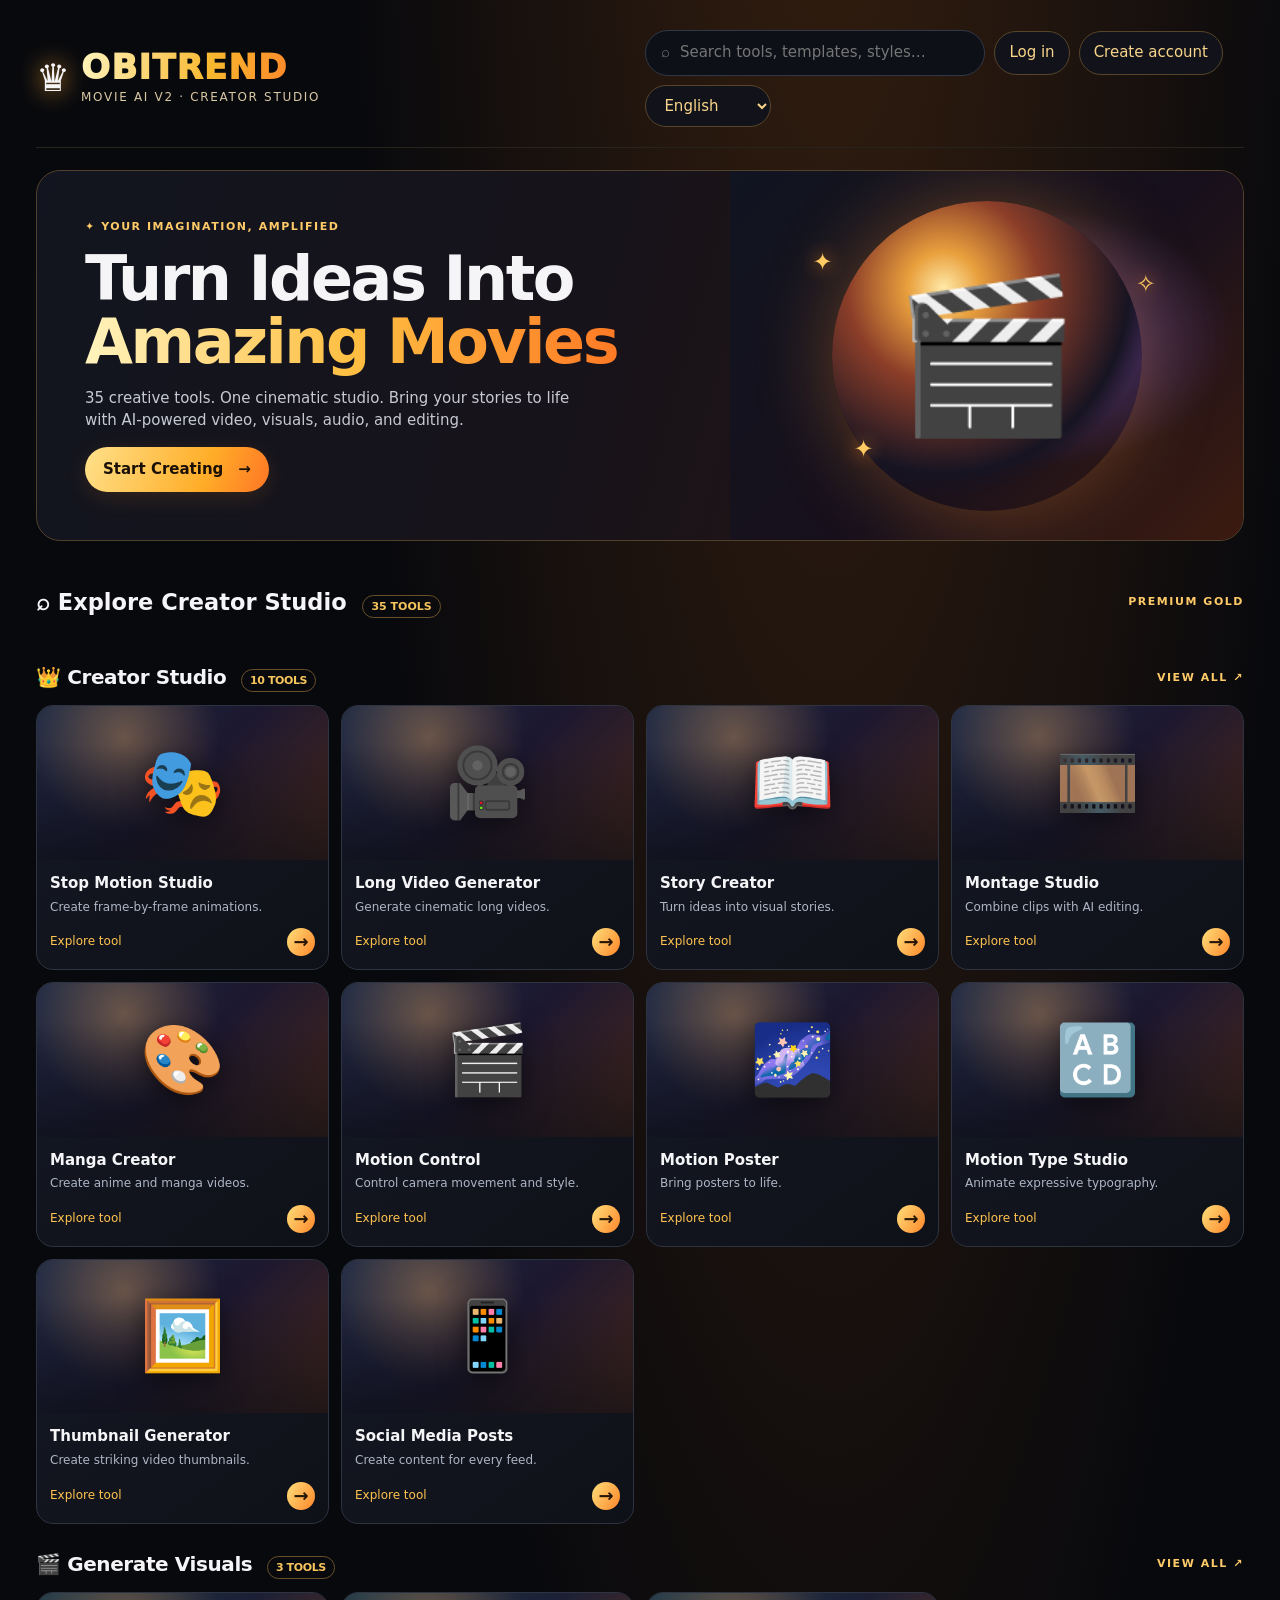
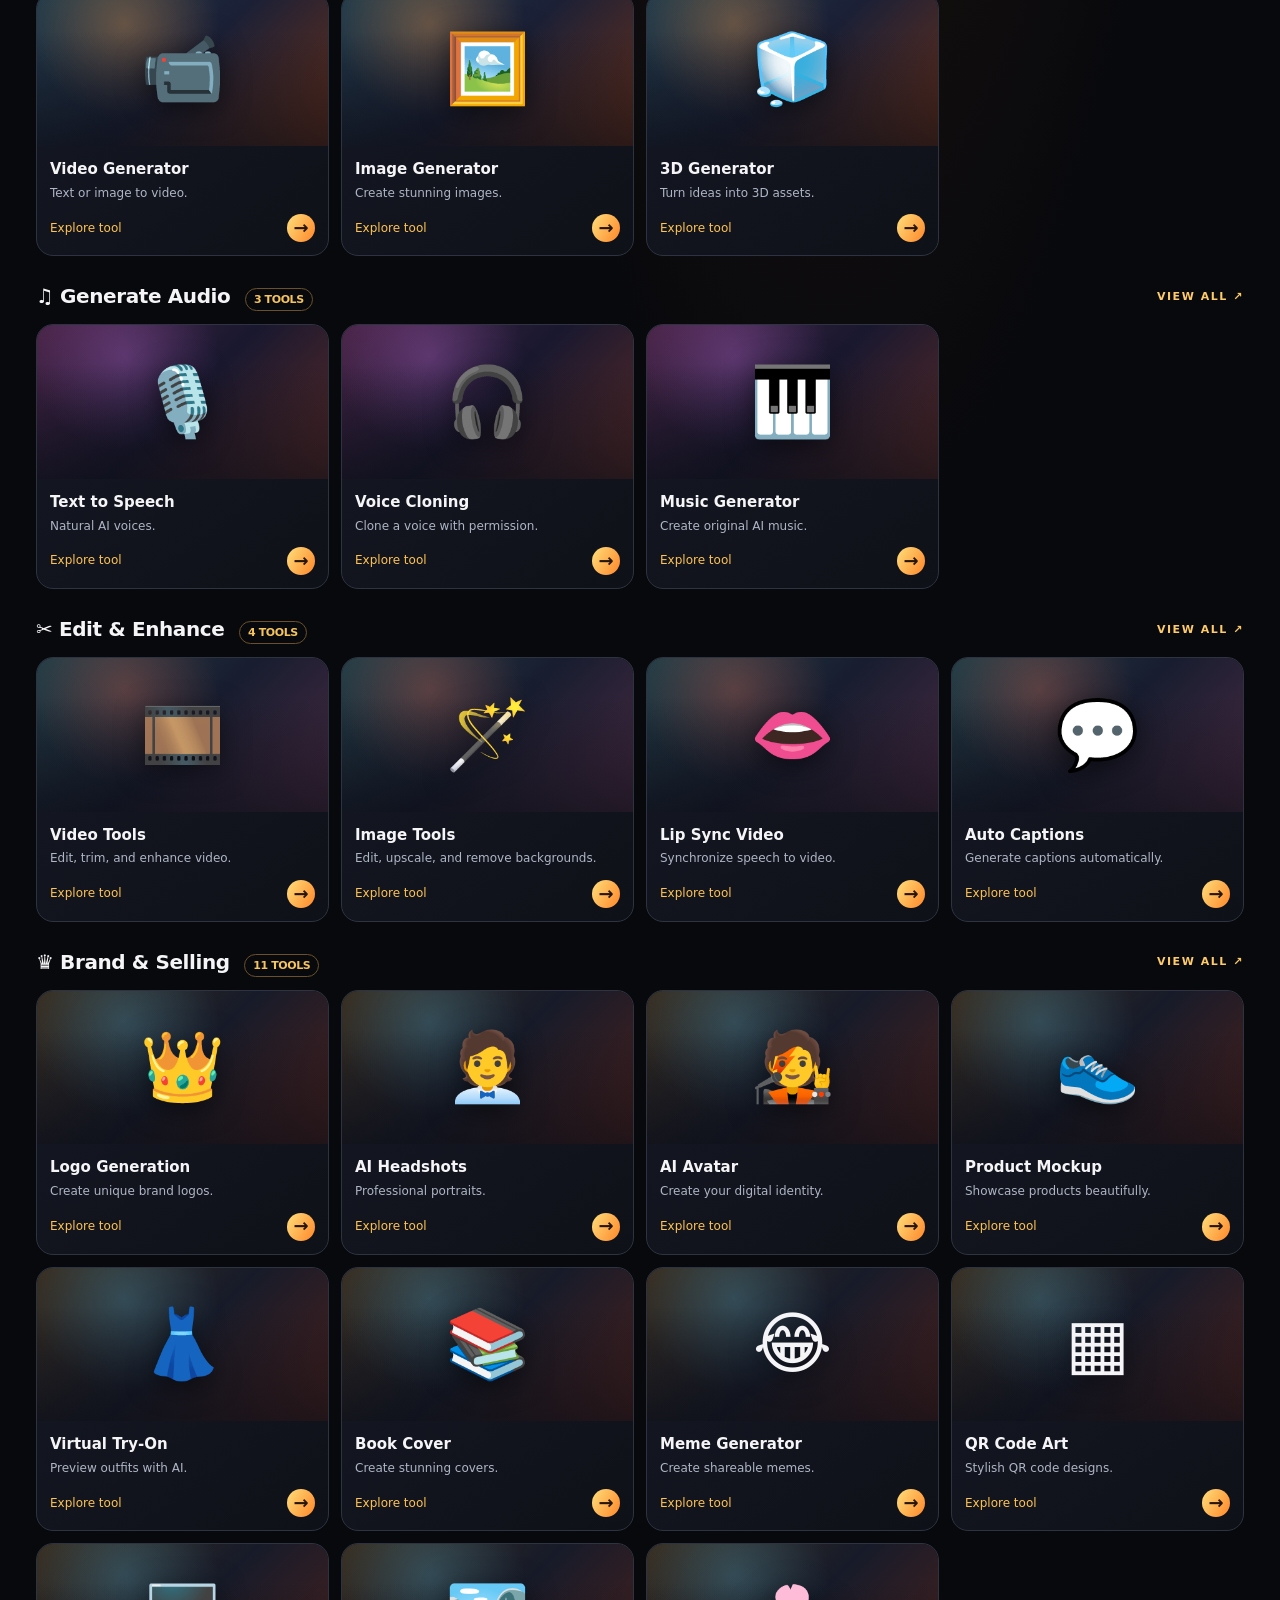
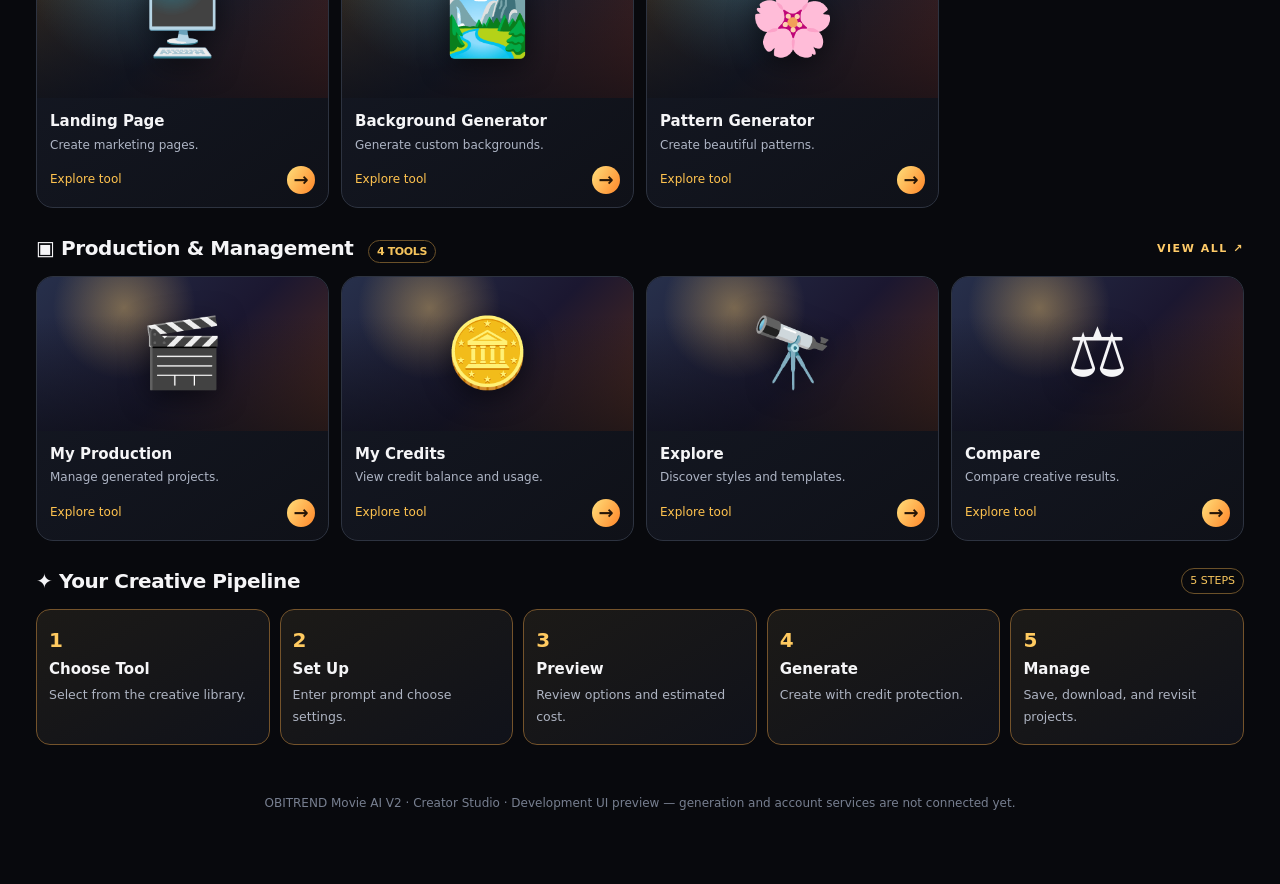
==== studio-v2.html @ 79d82e83 "Start standalone premium black and orange Creator Studio rebuild" ====
<!doctype html>
<html lang="en">
<head>
<meta charset="utf-8"><meta name="viewport" content="width=device-width,initial-scale=1,viewport-fit=cover">
<meta name="theme-color" content="#08090d"><title>OBITREND Movie AI V2 — Creator Studio</title>
<style>
:root{color-scheme:dark;--bg:#08090d;--panel:#10131b;--line:#282d39;--text:#f5f5f7;--muted:#a4abba;--gold:#f5bd48;--orange:#ff7a25}
*{box-sizing:border-box}body{margin:0;background:radial-gradient(ellipse at 65% -15%,#38200f 0,transparent 42%),var(--bg);color:var(--text);font:15px/1.45 Inter,ui-sans-serif,system-ui,sans-serif}button,input,select{font:inherit}button{cursor:pointer}a{color:inherit}.shell{max-width:1500px;margin:auto;padding:18px clamp(14px,3vw,36px) 48px}.top{display:flex;align-items:center;gap:16px;flex-wrap:wrap;padding:12px 0 20px;border-bottom:1px solid #29231d}.brand{display:flex;align-items:center;gap:11px;margin-right:auto}.crown{font-size:38px;filter:drop-shadow(0 0 12px #f7a52c)}.brand-name{font-weight:950;letter-spacing:.035em;font-size:clamp(22px,3vw,34px);line-height:1;background:linear-gradient(100deg,#fff4bd,#f8b72e 55%,#ff7629);color:transparent;background-clip:text}.sub{font-size:12px;color:#d9c8a4;letter-spacing:.14em;margin-top:5px}.topnav{display:flex;align-items:center;gap:9px;flex-wrap:wrap}.chip,.iconbtn{border:1px solid #56452a;border-radius:999px;background:#12131a;color:#f8d58a;padding:10px 14px}.primary{border:0;border-radius:999px;background:linear-gradient(110deg,#ffe18a,#ffad28 65%,#ff7625);color:#1a1005;font-weight:850;padding:12px 18px;box-shadow:0 6px 22px #ff8b2522}.hero{margin:22px 0 26px;display:grid;grid-template-columns:1.15fr .85fr;min-height:270px;border:1px solid #51402c;border-radius:24px;overflow:hidden;background:linear-gradient(105deg,#12151f 0%,#17131a 46%,#2a160f 100%);position:relative}.hero-copy{padding:clamp(22px,4vw,48px);align-self:center;position:relative;z-index:1}.eyebrow{color:#ffcb68;font-weight:800;letter-spacing:.14em;text-transform:uppercase;font-size:11px}.hero h1{font-size:clamp(32px,5vw,62px);line-height:1.02;letter-spacing:-.04em;margin:12px 0}.shine{background:linear-gradient(90deg,#fff3bd,#ffbf42,#ff7a25);background-clip:text;color:transparent}.hero p{max-width:510px;color:#c7c9d3}.hero-art{min-height:240px;display:grid;place-items:center;position:relative;overflow:hidden;background:radial-gradient(ellipse at 55% 48%,#e17b37aa,transparent 26%),radial-gradient(ellipse at 60% 45%,#563b86,transparent 45%),linear-gradient(135deg,#111521,#17101c 55%,#3c1b10)}.orb{width:min(52vw,310px);aspect-ratio:1;border-radius:50%;background:radial-gradient(circle at 36% 28%,#ffe9a8,#e9a03d 12%,#8c3e29 32%,#171422 62%,transparent 70%);box-shadow:0 0 80px #ff962e55;display:grid;place-items:center;font-size:clamp(80px,12vw,150px)}.spark{position:absolute;color:#ffca61;text-shadow:0 0 18px #ff8b25;font-size:24px}.section{margin:26px 0}.section-head{display:flex;align-items:center;justify-content:space-between;gap:12px;margin-bottom:13px}.section h2{font-size:20px;margin:0;letter-spacing:-.02em}.count{font-size:11px;border:1px solid #6b5129;border-radius:999px;padding:4px 8px;color:#f7c55d;margin-left:8px}.tools{display:grid;grid-template-columns:repeat(4,minmax(0,1fr));gap:12px}.tool{min-width:0;text-align:left;color:inherit;border:1px solid #2d3340;background:linear-gradient(145deg,#151925,#0f1118);border-radius:17px;overflow:hidden;padding:0;transition:transform .18s,border-color .18s}.tool:hover{transform:translateY(-3px);border-color:#b77b32}.art{height:clamp(100px,12vw,160px);display:grid;place-items:center;font-size:clamp(40px,6vw,68px);position:relative;overflow:hidden;background:radial-gradient(circle at 30% 20%,#ffcf6d66,transparent 30%),linear-gradient(135deg,#27304b,#1b1730 55%,#572c1b)}.art:after{content:"";position:absolute;inset:0;background:linear-gradient(0deg,#0c0e16aa,transparent 75%)}.art span{position:relative;z-index:1;filter:drop-shadow(0 6px 14px #0008)}.toolbody{padding:13px}.tooltitle{font-weight:850}.desc{font-size:12px;color:#aeb5c5;margin-top:4px}.toolfoot{display:flex;align-items:center;justify-content:space-between;margin-top:12px;color:#ffc34f;font-size:12px}.arrow{display:grid;place-items:center;width:28px;height:28px;border-radius:50%;background:linear-gradient(120deg,#ffdf7b,#ff8629);color:#251507;font-size:18px;font-weight:900}.workflow{display:grid;grid-template-columns:repeat(5,minmax(0,1fr));gap:10px}.step{position:relative;border:1px solid #74532b;background:linear-gradient(150deg,#1c1a17,#10121a);border-radius:14px;padding:16px 12px}.step b{display:block;color:#ffca60;font-size:20px}.step strong{display:block;margin:4px 0}.step small{color:#aeb4c2}.search{width:min(100%,340px);background:#0d1017;border:1px solid #303747;border-radius:999px;padding:11px 15px;color:#fff}.footer{color:#777f90;font-size:12px;text-align:center;padding:24px 0}.screen{position:fixed;inset:0;z-index:20;background:radial-gradient(ellipse at 50% 0,#40240e,#090a0f 60%);display:none;place-items:center;padding:20px;overflow:auto}.screen.active{display:grid}.auth{width:min(100%,460px);border:1px solid #5d482c;border-radius:24px;background:#11131a;padding:clamp(22px,5vw,38px);box-shadow:0 25px 100px #0009}.authbrand{text-align:center;margin-bottom:24px}.authbrand .crown{font-size:48px}.auth h2{text-align:center;margin:8px 0}.auth p{text-align:center;color:#aeb4c2;font-size:13px}.field{display:block;margin:14px 0}.field label{display:block;color:#d4d7df;font-size:12px;font-weight:750;margin-bottom:7px}.field input,.field select{width:100%;min-width:0;border:1px solid #343948;background:#090b11;border-radius:11px;padding:13px;color:white}.password{display:flex;gap:7px}.password input{flex:1}.ghost{background:#191b23;border:1px solid #383c48;color:#f0c16a;border-radius:10px;padding:0 12px}.full{width:100%}.linkbtn{background:none;border:0;color:#f5c25b;padding:10px 0}.authrow{display:flex;justify-content:space-between;align-items:center;gap:8px;flex-wrap:wrap}.notice{font-size:12px;color:#8f96a7;margin-top:15px;text-align:center}.intro{position:fixed;inset:0;z-index:30;display:grid;place-items:center;text-align:center;background:radial-gradient(circle at 50% 42%,#4d260c,#090a0e 52%);animation:fadeout .8s 2.8s forwards}.intro-inner{animation:rise 2.8s ease both}.intro .crown{font-size:76px;animation:glow 1.5s infinite alternate}.intro h1{font-size:clamp(34px,8vw,68px);margin:8px 0;background:linear-gradient(90deg,#fff2b3,#f9b52e,#ff7227);background-clip:text;color:transparent}.intro p{color:#c9b58f;letter-spacing:.2em;font-size:12px}.skip{position:absolute;right:20px;top:20px;border:1px solid #55432a;border-radius:99px;padding:9px 14px;color:#f4ce7c;background:#11131a}@keyframes rise{0%{opacity:0;transform:translateY(22px) scale(.94);filter:blur(8px)}45%{opacity:1;transform:none;filter:none}100%{opacity:1}}@keyframes glow{to{filter:drop-shadow(0 0 26px #ff9d2c);transform:scale(1.06)}}@keyframes fadeout{to{opacity:0;visibility:hidden;pointer-events:none}}@media(max-width:950px){.tools{grid-template-columns:repeat(3,minmax(0,1fr))}.hero{grid-template-columns:1fr .7fr}}@media(max-width:650px){.shell{padding:12px 12px 30px}.top{gap:10px}.topnav{width:100%;justify-content:space-between}.topnav .search{order:5;width:100%}.hero{grid-template-columns:1fr}.hero-copy{padding:25px 20px 18px}.hero-art{min-height:155px}.orb{width:140px}.tools{grid-template-columns:repeat(2,minmax(0,1fr));gap:9px}.art{height:110px}.toolbody{padding:10px}.tooltitle{font-size:13px}.desc{font-size:11px}.workflow{grid-template-columns:1fr}.step{display:grid;grid-template-columns:36px 1fr;column-gap:10px}.step b{grid-row:span 2}.step small{grid-column:2}.brand-name{font-size:23px}}@media(prefers-reduced-motion:reduce){*,*:before,*:after{animation-duration:.01ms!important;animation-iteration-count:1!important;transition-duration:.01ms!important}}
</style></head>
<body>
<div class="intro" id="intro"><button class="skip" onclick="skipIntro()">Skip intro ↗</button><div class="intro-inner"><div class="crown">♛</div><h1>OBITREND</h1><p>MOVIE AI V2 · CREATOR STUDIO</p><div style="color:#d5c29b;font-size:13px">Turn your imagination into cinema.</div></div></div>
<div class="shell">
<header class="top"><div class="brand"><div class="crown">♛</div><div><div class="brand-name">OBITREND</div><div class="sub">MOVIE AI V2 · CREATOR STUDIO</div></div></div><nav class="topnav"><input class="search" id="search" placeholder="⌕  Search tools, templates, styles…" aria-label="Search tools"><button class="chip" onclick="openAuth('login')">Log in</button><button class="chip" onclick="openAuth('signup')">Create account</button><select class="chip" id="language" aria-label="Language"><option>English</option><option>Français</option><option>Español</option><option>Português</option><option>العربية</option><option>हिन्दी</option><option>中文</option><option>日本語</option><option>한국어</option><option>Yorùbá</option><option>Igbo</option><option>Hausa</option></select></nav></header>
<section class="hero"><div class="hero-copy"><div class="eyebrow">✦ Your imagination, amplified</div><h1>Turn Ideas Into<br><span class="shine">Amazing Movies</span></h1><p>35 creative tools. One cinematic studio. Bring your stories to life with AI-powered video, visuals, audio, and editing.</p><button class="primary" onclick="openAuth('signup')">Start Creating　→</button></div><div class="hero-art" aria-label="Cinematic artwork"><span class="spark" style="left:16%;top:20%">✦</span><span class="spark" style="right:17%;top:26%">✧</span><span class="spark" style="left:24%;bottom:20%">✦</span><div class="orb">🎬</div></div></section>
<div class="section-head"><h2>⌕ Explore Creator Studio <span class="count">35 TOOLS</span></h2><span class="eyebrow">PREMIUM GOLD</span></div>
<div id="catalog"></div>
<section class="section"><div class="section-head"><h2>✦ Your Creative Pipeline</h2><span class="count">5 STEPS</span></div><div class="workflow"><div class="step"><b>1</b><strong>Choose Tool</strong><small>Select from the creative library.</small></div><div class="step"><b>2</b><strong>Set Up</strong><small>Enter prompt and choose settings.</small></div><div class="step"><b>3</b><strong>Preview</strong><small>Review options and estimated cost.</small></div><div class="step"><b>4</b><strong>Generate</strong><small>Create with credit protection.</small></div><div class="step"><b>5</b><strong>Manage</strong><small>Save, download, and revisit projects.</small></div></div></section>
<div class="footer">OBITREND Movie AI V2 · Creator Studio · Development UI preview — generation and account services are not connected yet.</div>
</div>
<div class="screen" id="authScreen" role="dialog" aria-modal="true" aria-labelledby="authTitle"><section class="auth"><div class="authbrand"><div class="crown">♛</div><div class="brand-name">OBITREND</div><div class="sub">MOVIE AI V2</div></div><h2 id="authTitle">Create your account</h2><p id="authSub">Join the next generation of movie creators.</p><form id="authForm"><div id="nameField" class="field"><label for="fullName">Full name</label><input id="fullName" autocomplete="name" placeholder="Your name"></div><div class="field"><label for="email">Email address</label><input id="email" type="email" autocomplete="email" required placeholder="you@example.com"></div><div id="passwordField" class="field"><label for="password">Password</label><div class="password"><input id="password" type="password" autocomplete="new-password" minlength="8" required placeholder="At least 8 characters"><button type="button" class="ghost" onclick="togglePassword('password',this)">Show</button></div></div><div id="confirmField" class="field"><label for="confirmPassword">Confirm password</label><div class="password"><input id="confirmPassword" type="password" autocomplete="new-password" placeholder="Re-enter password"><button type="button" class="ghost" onclick="togglePassword('confirmPassword',this)">Show</button></div></div><button class="primary full" id="submitAuth" type="submit">Create account</button></form><div class="authrow"><button class="linkbtn" id="switchAuth" onclick="openAuth('login')">Already registered? Log in</button><button class="linkbtn" id="forgot" onclick="openAuth('forgot')">Forgot password?</button></div><div class="notice" id="authNotice">This is a development UI. Account actions are not connected to an authentication service.</div><button class="linkbtn full" onclick="closeAuth()">← Back to studio</button></section></div>
<script>
const groups=[
{title:"Creator Studio",icon:"👑",tools:[["Stop Motion Studio","Create frame-by-frame animations.","🎭"],["Long Video Generator","Generate cinematic long videos.","🎥"],["Story Creator","Turn ideas into visual stories.","📖"],["Montage Studio","Combine clips with AI editing.","🎞️"],["Manga Creator","Create anime and manga videos.","🎨"],["Motion Control","Control camera movement and style.","🎬"],["Motion Poster","Bring posters to life.","🌌"],["Motion Type Studio","Animate expressive typography.","🔠"],["Thumbnail Generator","Create striking video thumbnails.","🖼️"],["Social Media Posts","Create content for every feed.","📱"]]},
{title:"Generate Visuals",icon:"🎬",tools:[["Video Generator","Text or image to video.","📹"],["Image Generator","Create stunning images.","🖼️"],["3D Generator","Turn ideas into 3D assets.","🧊"]]},
{title:"Generate Audio",icon:"♫",tools:[["Text to Speech","Natural AI voices.","🎙️"],["Voice Cloning","Clone a voice with permission.","🎧"],["Music Generator","Create original AI music.","🎹"]]},
{title:"Edit & Enhance",icon:"✂️",tools:[["Video Tools","Edit, trim, and enhance video.","🎞️"],["Image Tools","Edit, upscale, and remove backgrounds.","🪄"],["Lip Sync Video","Synchronize speech to video.","👄"],["Auto Captions","Generate captions automatically.","💬"]]},
{title:"Brand & Selling",icon:"♛",tools:[["Logo Generation","Create unique brand logos.","👑"],["AI Headshots","Professional portraits.","🧑‍💼"],["AI Avatar","Create your digital identity.","🧑‍🎤"],["Product Mockup","Showcase products beautifully.","👟"],["Virtual Try-On","Preview outfits with AI.","👗"],["Book Cover","Create stunning covers.","📚"],["Meme Generator","Create shareable memes.","😂"],["QR Code Art","Stylish QR code designs.","▦"],["Landing Page","Create marketing pages.","🖥️"],["Background Generator","Generate custom backgrounds.","🏞️"],["Pattern Generator","Create beautiful patterns.","🌸"]]},
{title:"Production & Management",icon:"▣",tools:[["My Production","Manage generated projects.","🎬"],["My Credits","View credit balance and usage.","🪙"],["Explore","Discover styles and templates.","🔭"],["Compare","Compare creative results.","⚖️"]]}];
const catalog=document.getElementById('catalog');
groups.forEach((g,gi)=>{const section=document.createElement('section');section.className='section';section.innerHTML='<div class="section-head"><h2>'+g.icon+' '+g.title+' <span class="count">'+g.tools.length+' TOOLS</span></h2><span class="eyebrow">VIEW ALL ↗</span></div><div class="tools"></div>';const grid=section.querySelector('.tools');g.tools.forEach(([name,desc,emoji],i)=>{const b=document.createElement('button');b.className='tool';b.dataset.search=(name+' '+desc+' '+g.title).toLowerCase();b.innerHTML='<div class="art" style="background:radial-gradient(circle at 30% 20%,'+(['#ffbb6655','#f4a05055','#d77cff44','#ff755944','#58b9dc44'][gi])+',transparent 40%),linear-gradient(135deg,'+(['#202b45,#1c1830,#4b271a','#213b4a,#1b2036,#6b3019','#492447,#19182f,#5c2b27','#223d46,#181d2f,#4c2b44','#382d20,#171b29,#4c211d'][gi])+')"><span>'+emoji+'</span></div><div class="toolbody"><div class="tooltitle">'+name+'</div><div class="desc">'+desc+'</div><div class="toolfoot"><span>Explore tool</span><span class="arrow">→</span></div></div>';b.addEventListener('click',()=>openAuth('signup'));grid.appendChild(b)});catalog.appendChild(section)});
document.getElementById('search').addEventListener('input',e=>{const q=e.target.value.trim().toLowerCase();document.querySelectorAll('.tool').forEach(t=>t.hidden=!t.dataset.search.includes(q));document.querySelectorAll('#catalog .section').forEach(s=>s.hidden=!Array.from(s.querySelectorAll('.tool')).some(t=>!t.hidden))});
function skipIntro(){document.getElementById('intro').style.display='none';try{sessionStorage.setItem('obitrendIntroSeen','1')}catch{}}
try{if(sessionStorage.getItem('obitrendIntroSeen'))skipIntro()}catch{}
function openAuth(mode){const screen=document.getElementById('authScreen');screen.classList.add('active');const signup=mode==='signup',forgot=mode==='forgot';document.getElementById('authTitle').textContent=signup?'Create your account':forgot?'Reset your password':'Welcome back';document.getElementById('authSub').textContent=signup?'Join the next generation of movie creators.':forgot?'We will guide you through secure password recovery.':'Sign in to continue to your Creator Studio.';document.getElementById('nameField').hidden=!signup;document.getElementById('passwordField').hidden=forgot;document.getElementById('confirmField').hidden=!signup;document.getElementById('password').required=!forgot;document.getElementById('confirmPassword').required=signup;document.getElementById('submitAuth').textContent=signup?'Create account':forgot?'Send recovery instructions':'Log in';document.getElementById('switchAuth').hidden=forgot;document.getElementById('switchAuth').textContent=signup?'Already registered? Log in':'New here? Create an account';document.getElementById('switchAuth').onclick=()=>openAuth(signup?'login':'signup');document.getElementById('forgot').hidden=signup||forgot;document.getElementById('authNotice').textContent='Development prototype only: authentication and recovery are not connected yet.';document.getElementById('email').focus()}
function closeAuth(){document.getElementById('authScreen').classList.remove('active')}
function togglePassword(id,button){const el=document.getElementById(id);el.type=el.type==='password'?'text':'password';button.textContent=el.type==='password'?'Show':'Hide'}
document.getElementById('authForm').addEventListener('submit',e=>{e.preventDefault();const mode=document.getElementById('authTitle').textContent;if(mode==='Create your account'&&document.getElementById('password').value!==document.getElementById('confirmPassword').value){document.getElementById('authNotice').textContent='Passwords do not match. Please check both fields.';return}document.getElementById('authNotice').textContent='UI preview only. No account, password, or recovery email has been submitted. Connect the development authentication service before enabling this action.'});
document.getElementById('language').addEventListener('change',e=>{document.documentElement.lang=e.target.value==='Français'?'fr':e.target.value==='Español'?'es':e.target.value==='العربية'?'ar':'en';});
</script></body></html>
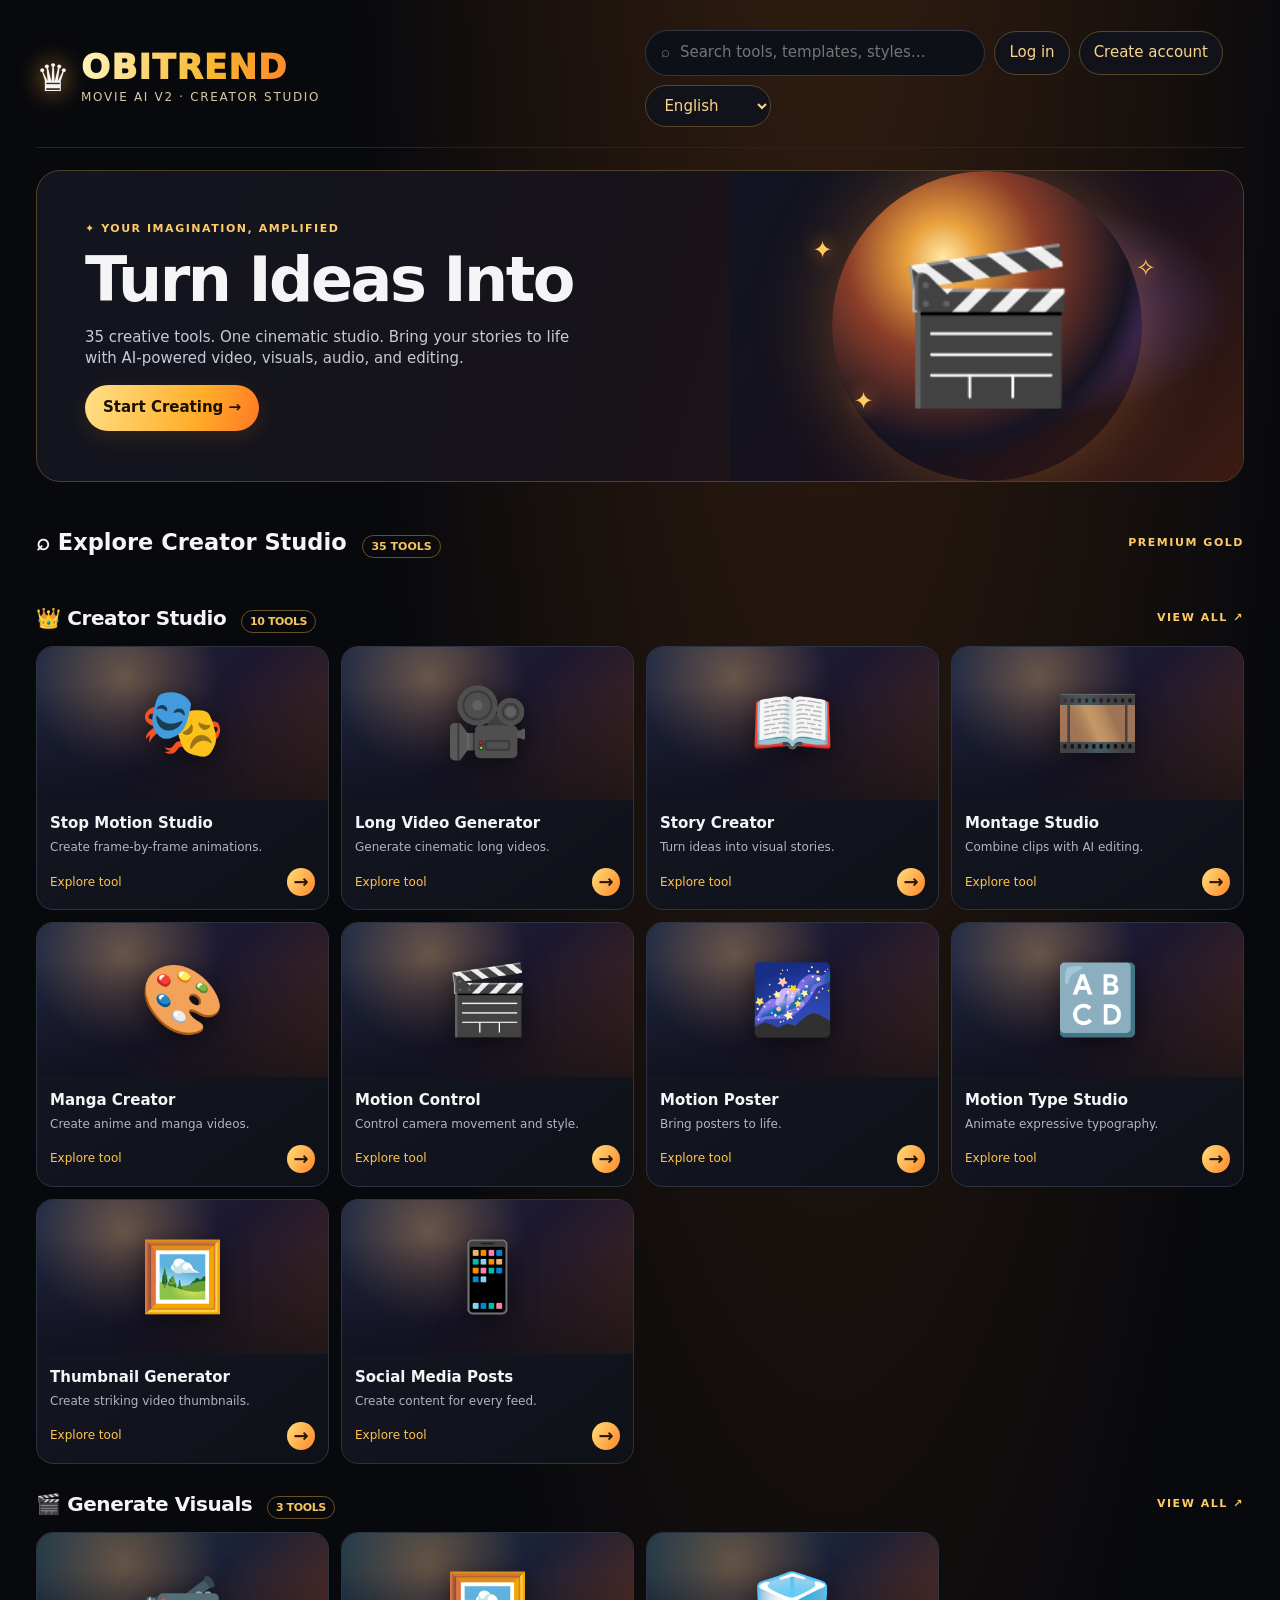
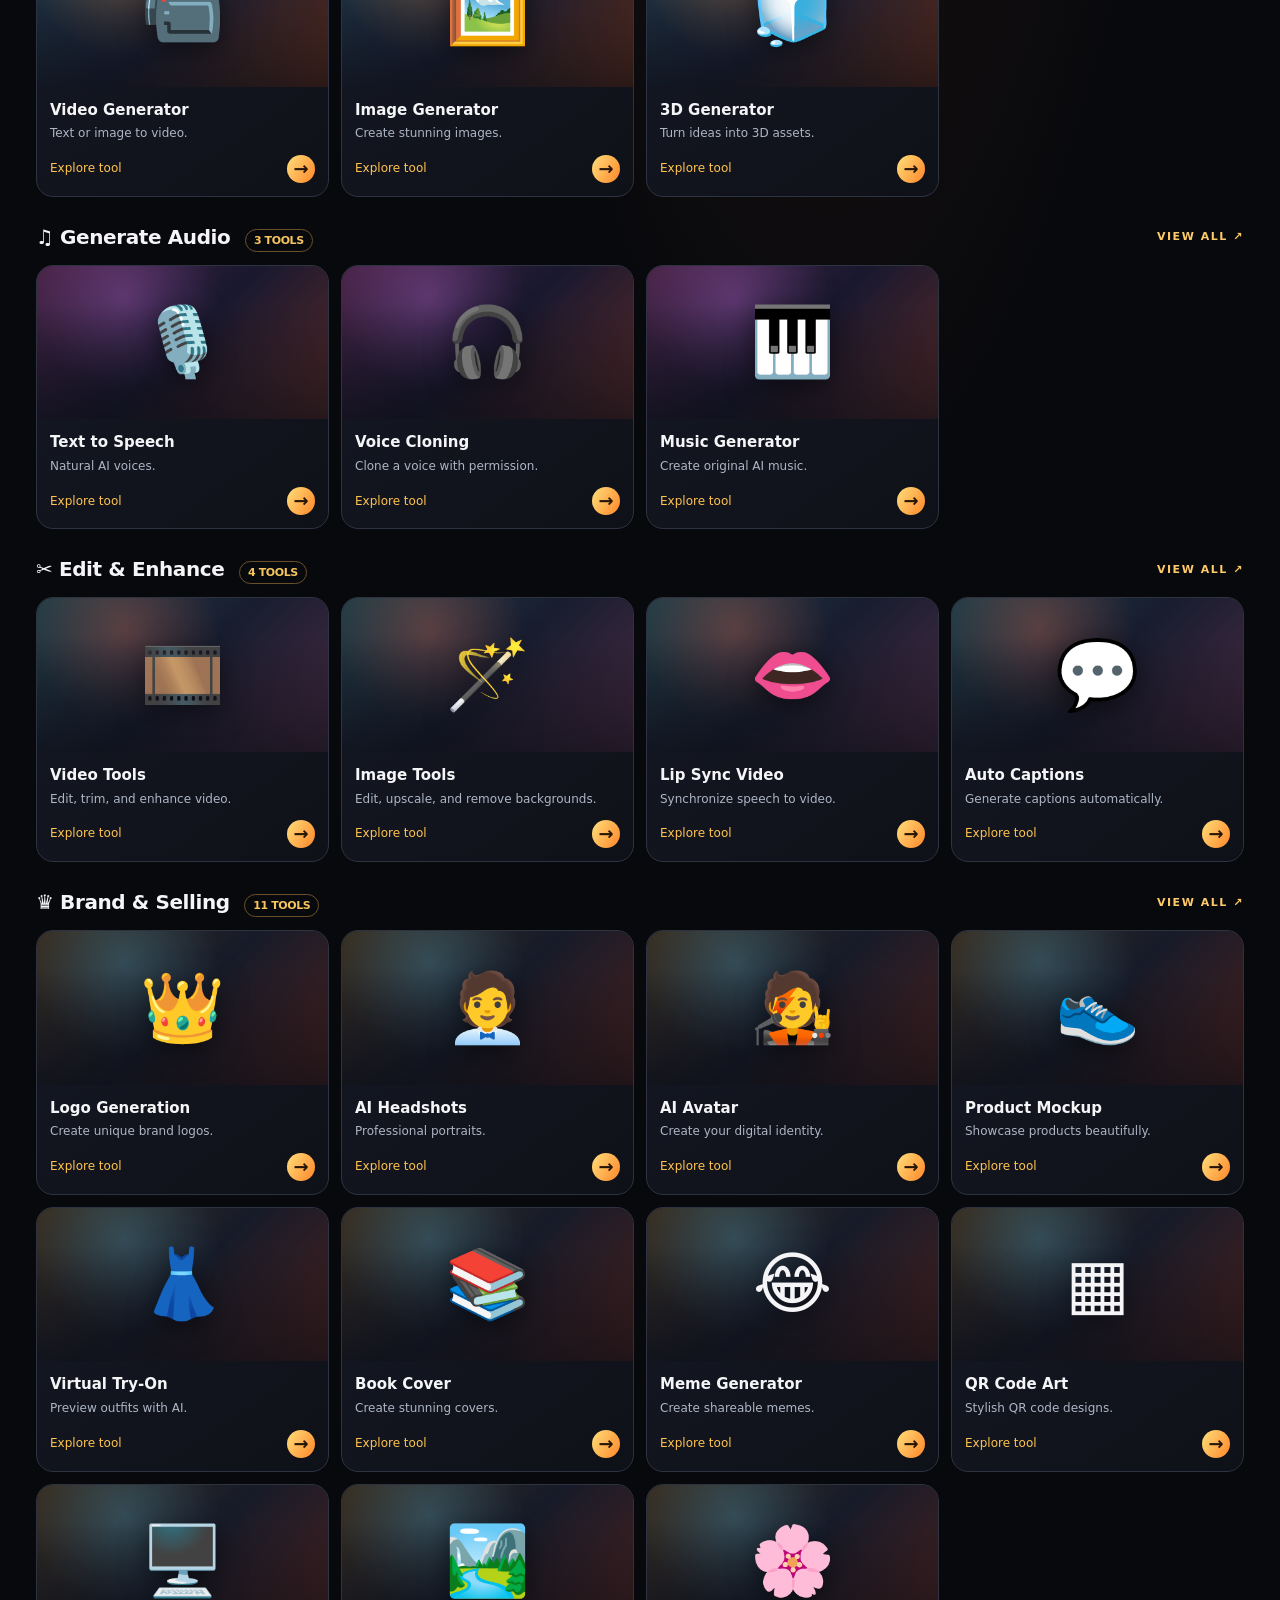
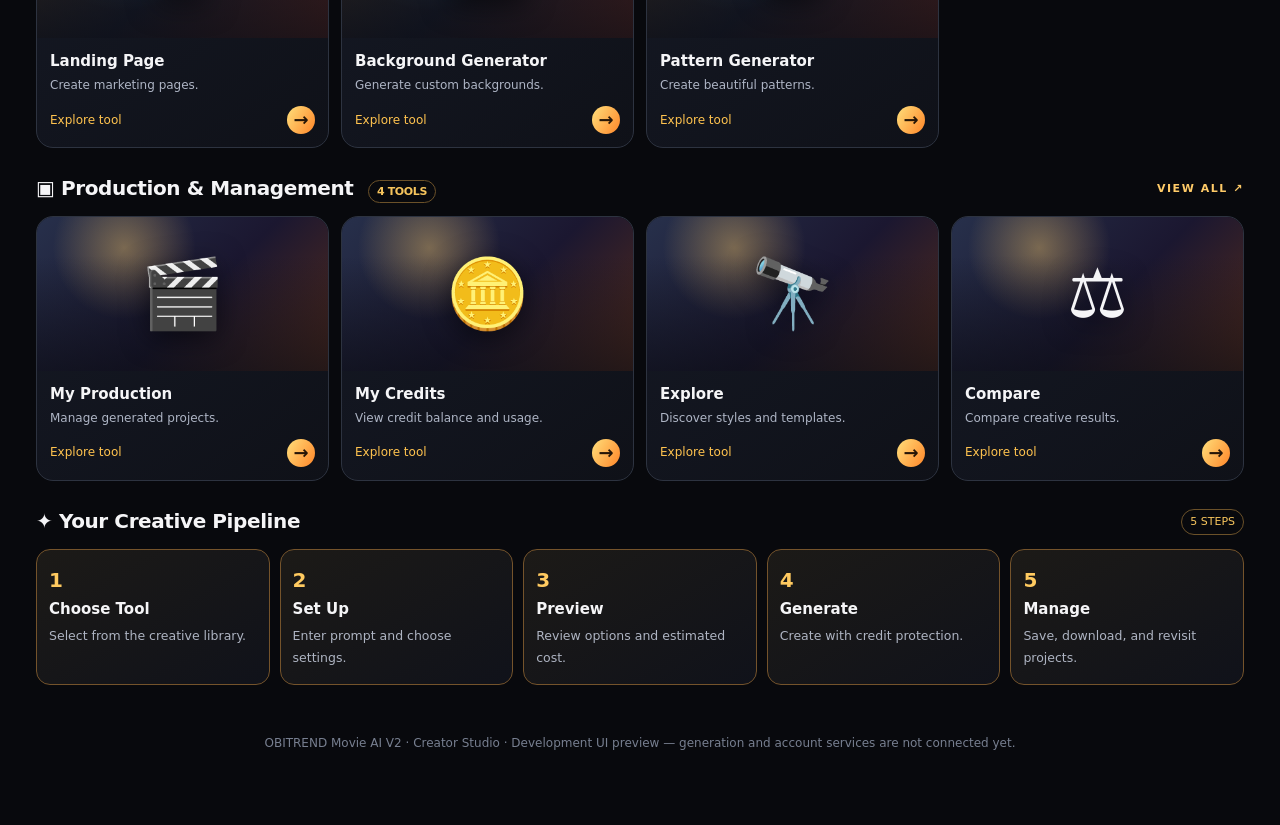
==== commit ad62c6a9: "Add multilingual Creator Studio interface foundation" ====
--- a/studio-v2.html
+++ b/studio-v2.html
@@ -17,6 +17,8 @@
 <section class="section"><div class="section-head"><h2>✦ Your Creative Pipeline</h2><span class="count">5 STEPS</span></div><div class="workflow"><div class="step"><b>1</b><strong>Choose Tool</strong><small>Select from the creative library.</small></div><div class="step"><b>2</b><strong>Set Up</strong><small>Enter prompt and choose settings.</small></div><div class="step"><b>3</b><strong>Preview</strong><small>Review options and estimated cost.</small></div><div class="step"><b>4</b><strong>Generate</strong><small>Create with credit protection.</small></div><div class="step"><b>5</b><strong>Manage</strong><small>Save, download, and revisit projects.</small></div></div></section>
 <div class="footer">OBITREND Movie AI V2 · Creator Studio · Development UI preview — generation and account services are not connected yet.</div>
 </div>
+
+<div class="screen" id="toolScreen" role="dialog" aria-modal="true" aria-labelledby="toolTitle"><section class="auth" style="width:min(100%,760px)"><div class="authrow"><span class="eyebrow">CREATOR WORKSPACE</span><button class="ghost" onclick="closeTool()">Close ✕</button></div><h2 id="toolTitle">AI Tool</h2><p id="toolDescription">Configure your creative project.</p><div class="field"><label for="toolPrompt">Describe what you want to create</label><textarea id="toolPrompt" rows="4" style="width:100%;background:#090b11;border:1px solid #343948;border-radius:11px;padding:13px;color:white" placeholder="Describe your scene, style, mood, and details…"></textarea></div><div class="row"><label class="field" style="flex:1"><span style="display:block;font-size:12px;margin-bottom:7px">Aspect ratio</span><select id="toolRatio" style="width:100%"><option>16:9 Landscape</option><option>9:16 Portrait</option><option>1:1 Square</option><option>4:5 Social</option></select></label><label class="field" style="flex:1"><span style="display:block;font-size:12px;margin-bottom:7px">Quality</span><select id="toolQuality" style="width:100%"><option>Standard</option><option>High</option><option>Ultra</option></select></label></div><div class="field"><label for="toolDuration">Requested duration (video tools)</label><select id="toolDuration" style="width:100%"><option value="5">5 seconds</option><option value="10">10 seconds</option><option value="15">15 seconds</option><option value="30">30 seconds</option></select></div><div class="notice" style="text-align:left">Development workspace preview. Generation is disabled until the isolated backend and an AI provider are configured. No credits will be charged.</div><button class="primary full" disabled title="Connect development backend before enabling generation">✦ Generate (backend not connected)</button></section></div>
 <div class="screen" id="authScreen" role="dialog" aria-modal="true" aria-labelledby="authTitle"><section class="auth"><div class="authbrand"><div class="crown">♛</div><div class="brand-name">OBITREND</div><div class="sub">MOVIE AI V2</div></div><h2 id="authTitle">Create your account</h2><p id="authSub">Join the next generation of movie creators.</p><form id="authForm"><div id="nameField" class="field"><label for="fullName">Full name</label><input id="fullName" autocomplete="name" placeholder="Your name"></div><div class="field"><label for="email">Email address</label><input id="email" type="email" autocomplete="email" required placeholder="you@example.com"></div><div id="passwordField" class="field"><label for="password">Password</label><div class="password"><input id="password" type="password" autocomplete="new-password" minlength="8" required placeholder="At least 8 characters"><button type="button" class="ghost" onclick="togglePassword('password',this)">Show</button></div></div><div id="confirmField" class="field"><label for="confirmPassword">Confirm password</label><div class="password"><input id="confirmPassword" type="password" autocomplete="new-password" placeholder="Re-enter password"><button type="button" class="ghost" onclick="togglePassword('confirmPassword',this)">Show</button></div></div><button class="primary full" id="submitAuth" type="submit">Create account</button></form><div class="authrow"><button class="linkbtn" id="switchAuth" onclick="openAuth('login')">Already registered? Log in</button><button class="linkbtn" id="forgot" onclick="openAuth('forgot')">Forgot password?</button></div><div class="notice" id="authNotice">This is a development UI. Account actions are not connected to an authentication service.</div><button class="linkbtn full" onclick="closeAuth()">← Back to studio</button></section></div>
 <script>
 const groups=[
@@ -27,13 +29,44 @@
 {title:"Brand & Selling",icon:"♛",tools:[["Logo Generation","Create unique brand logos.","👑"],["AI Headshots","Professional portraits.","🧑‍💼"],["AI Avatar","Create your digital identity.","🧑‍🎤"],["Product Mockup","Showcase products beautifully.","👟"],["Virtual Try-On","Preview outfits with AI.","👗"],["Book Cover","Create stunning covers.","📚"],["Meme Generator","Create shareable memes.","😂"],["QR Code Art","Stylish QR code designs.","▦"],["Landing Page","Create marketing pages.","🖥️"],["Background Generator","Generate custom backgrounds.","🏞️"],["Pattern Generator","Create beautiful patterns.","🌸"]]},
 {title:"Production & Management",icon:"▣",tools:[["My Production","Manage generated projects.","🎬"],["My Credits","View credit balance and usage.","🪙"],["Explore","Discover styles and templates.","🔭"],["Compare","Compare creative results.","⚖️"]]}];
 const catalog=document.getElementById('catalog');
-groups.forEach((g,gi)=>{const section=document.createElement('section');section.className='section';section.innerHTML='<div class="section-head"><h2>'+g.icon+' '+g.title+' <span class="count">'+g.tools.length+' TOOLS</span></h2><span class="eyebrow">VIEW ALL ↗</span></div><div class="tools"></div>';const grid=section.querySelector('.tools');g.tools.forEach(([name,desc,emoji],i)=>{const b=document.createElement('button');b.className='tool';b.dataset.search=(name+' '+desc+' '+g.title).toLowerCase();b.innerHTML='<div class="art" style="background:radial-gradient(circle at 30% 20%,'+(['#ffbb6655','#f4a05055','#d77cff44','#ff755944','#58b9dc44'][gi])+',transparent 40%),linear-gradient(135deg,'+(['#202b45,#1c1830,#4b271a','#213b4a,#1b2036,#6b3019','#492447,#19182f,#5c2b27','#223d46,#181d2f,#4c2b44','#382d20,#171b29,#4c211d'][gi])+')"><span>'+emoji+'</span></div><div class="toolbody"><div class="tooltitle">'+name+'</div><div class="desc">'+desc+'</div><div class="toolfoot"><span>Explore tool</span><span class="arrow">→</span></div></div>';b.addEventListener('click',()=>openAuth('signup'));grid.appendChild(b)});catalog.appendChild(section)});
+groups.forEach((g,gi)=>{const section=document.createElement('section');section.className='section';section.innerHTML='<div class="section-head"><h2>'+g.icon+' '+g.title+' <span class="count">'+g.tools.length+' TOOLS</span></h2><span class="eyebrow">VIEW ALL ↗</span></div><div class="tools"></div>';const grid=section.querySelector('.tools');g.tools.forEach(([name,desc,emoji],i)=>{const b=document.createElement('button');b.className='tool';b.dataset.search=(name+' '+desc+' '+g.title).toLowerCase();b.innerHTML='<div class="art" style="background:radial-gradient(circle at 30% 20%,'+(['#ffbb6655','#f4a05055','#d77cff44','#ff755944','#58b9dc44'][gi])+',transparent 40%),linear-gradient(135deg,'+(['#202b45,#1c1830,#4b271a','#213b4a,#1b2036,#6b3019','#492447,#19182f,#5c2b27','#223d46,#181d2f,#4c2b44','#382d20,#171b29,#4c211d'][gi])+')"><span>'+emoji+'</span></div><div class="toolbody"><div class="tooltitle">'+name+'</div><div class="desc">'+desc+'</div><div class="toolfoot"><span>Explore tool</span><span class="arrow">→</span></div></div>';b.addEventListener('click',()=>openTool(name,desc,emoji));grid.appendChild(b)});catalog.appendChild(section)});
 document.getElementById('search').addEventListener('input',e=>{const q=e.target.value.trim().toLowerCase();document.querySelectorAll('.tool').forEach(t=>t.hidden=!t.dataset.search.includes(q));document.querySelectorAll('#catalog .section').forEach(s=>s.hidden=!Array.from(s.querySelectorAll('.tool')).some(t=>!t.hidden))});
+function openTool(name,desc,emoji){document.getElementById('toolTitle').textContent=emoji+' '+name;document.getElementById('toolDescription').textContent=desc;document.getElementById('toolScreen').classList.add('active');document.getElementById('toolPrompt').focus()}function closeTool(){document.getElementById('toolScreen').classList.remove('active')}
 function skipIntro(){document.getElementById('intro').style.display='none';try{sessionStorage.setItem('obitrendIntroSeen','1')}catch{}}
 try{if(sessionStorage.getItem('obitrendIntroSeen'))skipIntro()}catch{}
 function openAuth(mode){const screen=document.getElementById('authScreen');screen.classList.add('active');const signup=mode==='signup',forgot=mode==='forgot';document.getElementById('authTitle').textContent=signup?'Create your account':forgot?'Reset your password':'Welcome back';document.getElementById('authSub').textContent=signup?'Join the next generation of movie creators.':forgot?'We will guide you through secure password recovery.':'Sign in to continue to your Creator Studio.';document.getElementById('nameField').hidden=!signup;document.getElementById('passwordField').hidden=forgot;document.getElementById('confirmField').hidden=!signup;document.getElementById('password').required=!forgot;document.getElementById('confirmPassword').required=signup;document.getElementById('submitAuth').textContent=signup?'Create account':forgot?'Send recovery instructions':'Log in';document.getElementById('switchAuth').hidden=forgot;document.getElementById('switchAuth').textContent=signup?'Already registered? Log in':'New here? Create an account';document.getElementById('switchAuth').onclick=()=>openAuth(signup?'login':'signup');document.getElementById('forgot').hidden=signup||forgot;document.getElementById('authNotice').textContent='Development prototype only: authentication and recovery are not connected yet.';document.getElementById('email').focus()}
 function closeAuth(){document.getElementById('authScreen').classList.remove('active')}
 function togglePassword(id,button){const el=document.getElementById(id);el.type=el.type==='password'?'text':'password';button.textContent=el.type==='password'?'Show':'Hide'}
 document.getElementById('authForm').addEventListener('submit',e=>{e.preventDefault();const mode=document.getElementById('authTitle').textContent;if(mode==='Create your account'&&document.getElementById('password').value!==document.getElementById('confirmPassword').value){document.getElementById('authNotice').textContent='Passwords do not match. Please check both fields.';return}document.getElementById('authNotice').textContent='UI preview only. No account, password, or recovery email has been submitted. Connect the development authentication service before enabling this action.'});
-document.getElementById('language').addEventListener('change',e=>{document.documentElement.lang=e.target.value==='Français'?'fr':e.target.value==='Español'?'es':e.target.value==='العربية'?'ar':'en';});
+
+const localeMap={'English':'en','Français':'fr','Español':'es','Português':'pt','العربية':'ar','हिन्दी':'hi','中文':'zh','日本語':'ja','한국어':'ko','Yorùbá':'yo','Igbo':'ig','Hausa':'ha'};
+const localeCopy={
+en:{search:'Search tools, templates, styles…',login:'Log in',signup:'Create account',eyebrow:'✦ Your imagination, amplified',headline:'Turn Ideas Into',movies:'Amazing Movies',hero:'35 creative tools. One cinematic studio. Bring your stories to life with AI-powered video, visuals, audio, and editing.',start:'Start Creating →',explore:'⌕ Explore Creator Studio',pipeline:'✦ Your Creative Pipeline',choose:'Choose Tool',chooseDesc:'Select from the creative library.',setup:'Set Up',setupDesc:'Enter prompt and choose settings.',preview:'Preview',previewDesc:'Review options and estimated cost.',generate:'Generate',generateDesc:'Create with credit protection.',manage:'Manage',manageDesc:'Save, download, and revisit projects.',workspace:'CREATOR WORKSPACE',prompt:'Describe what you want to create',ratio:'Aspect ratio',quality:'Quality',duration:'Requested duration (video tools)',authNotice:'Development prototype only: authentication and recovery are not connected yet.'},
+fr:{search:'Rechercher des outils, modèles, styles…',login:'Connexion',signup:'Créer un compte',eyebrow:'✦ Votre imagination amplifiée',headline:'Transformez vos idées en',movies:'films incroyables',hero:'35 outils créatifs. Un studio cinématographique. Donnez vie à vos histoires avec la vidéo, les visuels, l’audio et le montage IA.',start:'Commencer →',explore:'⌕ Explorer le studio créatif',pipeline:'✦ Votre processus créatif',choose:'Choisir un outil',chooseDesc:'Choisissez dans la bibliothèque créative.',setup:'Configurer',setupDesc:'Saisissez un prompt et choisissez les paramètres.',preview:'Aperçu',previewDesc:'Vérifiez les options et le coût estimé.',generate:'Générer',generateDesc:'Créez avec une protection des crédits.',manage:'Gérer',manageDesc:'Enregistrez, téléchargez et retrouvez vos projets.',workspace:'ESPACE DE CRÉATION',prompt:'Décrivez ce que vous souhaitez créer',ratio:'Format',quality:'Qualité',duration:'Durée demandée (vidéo)',authNotice:'Prototype de développement : connexion et récupération non connectées.'},
+es:{search:'Buscar herramientas, plantillas y estilos…',login:'Iniciar sesión',signup:'Crear cuenta',eyebrow:'✦ Imaginación amplificada',headline:'Convierte ideas en',movies:'películas increíbles',hero:'35 herramientas creativas. Un estudio cinematográfico. Da vida a tus historias con vídeo, imágenes, audio y edición con IA.',start:'Empezar →',explore:'⌕ Explorar estudio creativo',pipeline:'✦ Tu flujo creativo',choose:'Elegir herramienta',chooseDesc:'Elige de la biblioteca creativa.',setup:'Configurar',setupDesc:'Escribe una indicación y elige ajustes.',preview:'Vista previa',previewDesc:'Revisa opciones y coste estimado.',generate:'Generar',generateDesc:'Crea con protección de créditos.',manage:'Gestionar',manageDesc:'Guarda, descarga y vuelve a tus proyectos.',workspace:'ESPACIO CREATIVO',prompt:'Describe lo que quieres crear',ratio:'Relación de aspecto',quality:'Calidad',duration:'Duración solicitada (vídeo)',authNotice:'Prototipo de desarrollo: autenticación y recuperación aún no conectadas.'},
+pt:{search:'Pesquisar ferramentas, modelos e estilos…',login:'Entrar',signup:'Criar conta',eyebrow:'✦ Sua imaginação ampliada',headline:'Transforme ideias em',movies:'filmes incríveis',hero:'35 ferramentas criativas. Um estúdio cinematográfico. Dê vida às suas histórias com vídeo, imagens, áudio e edição por IA.',start:'Começar →',explore:'⌕ Explorar estúdio criativo',pipeline:'✦ Seu fluxo criativo',choose:'Escolher ferramenta',chooseDesc:'Escolha na biblioteca criativa.',setup:'Configurar',setupDesc:'Digite um prompt e escolha as opções.',preview:'Pré-visualizar',previewDesc:'Confira opções e custo estimado.',generate:'Gerar',generateDesc:'Crie com proteção de créditos.',manage:'Gerenciar',manageDesc:'Salve, baixe e revisite projetos.',workspace:'ESPAÇO DE CRIAÇÃO',prompt:'Descreva o que deseja criar',ratio:'Proporção',quality:'Qualidade',duration:'Duração solicitada (vídeo)',authNotice:'Protótipo de desenvolvimento: autenticação e recuperação ainda não conectadas.'},
+ar:{search:'ابحث عن الأدوات والقوالب والأنماط…',login:'تسجيل الدخول',signup:'إنشاء حساب',eyebrow:'✦ خيالك بلا حدود',headline:'حوّل أفكارك إلى',movies:'أفلام مذهلة',hero:'٣٥ أداة إبداعية في استوديو سينمائي واحد. حوّل قصصك إلى فيديو وصور وصوت ومونتاج بالذكاء الاصطناعي.',start:'ابدأ الإبداع ←',explore:'⌕ استكشف الاستوديو الإبداعي',pipeline:'✦ مسار الإبداع',choose:'اختر أداة',chooseDesc:'اختر من المكتبة الإبداعية.',setup:'الإعداد',setupDesc:'أدخل الوصف واختر الإعدادات.',preview:'معاينة',previewDesc:'راجع الخيارات والتكلفة المقدرة.',generate:'إنشاء',generateDesc:'أنشئ مع حماية الرصيد.',manage:'إدارة',manageDesc:'احفظ المشاريع ونزّلها وعد إليها.',workspace:'مساحة الإبداع',prompt:'صف ما تريد إنشاءه',ratio:'نسبة العرض إلى الارتفاع',quality:'الجودة',duration:'المدة المطلوبة للفيديو',authNotice:'هذه نسخة تجريبية؛ تسجيل الدخول واستعادة الحساب غير متصلين.'},
+hi:{search:'टूल, टेम्पलेट और शैली खोजें…',login:'लॉग इन',signup:'खाता बनाएँ',eyebrow:'✦ आपकी कल्पना, और भी शक्तिशाली',headline:'विचारों को बदलें',movies:'शानदार फिल्मों में',hero:'35 रचनात्मक टूल, एक सिनेमाई स्टूडियो। AI वीडियो, दृश्य, ऑडियो और संपादन से अपनी कहानियों को जीवंत करें।',start:'बनाना शुरू करें →',explore:'⌕ क्रिएटर स्टूडियो देखें',pipeline:'✦ आपका रचनात्मक कार्यप्रवाह',choose:'टूल चुनें',chooseDesc:'रचनात्मक लाइब्रेरी से चुनें।',setup:'सेटअप',setupDesc:'प्रॉम्प्ट लिखें और सेटिंग चुनें।',preview:'पूर्वावलोकन',previewDesc:'विकल्प और अनुमानित लागत देखें।',generate:'जनरेट करें',generateDesc:'क्रेडिट सुरक्षा के साथ बनाएँ।',manage:'प्रबंधित करें',manageDesc:'प्रोजेक्ट सहेजें और डाउनलोड करें।',workspace:'क्रिएटर कार्यक्षेत्र',prompt:'बताएँ कि आप क्या बनाना चाहते हैं',ratio:'आस्पेक्ट रेशियो',quality:'गुणवत्ता',duration:'वीडियो की अवधि',authNotice:'डेवलपमेंट प्रोटोटाइप: लॉगिन और रिकवरी अभी जुड़ी नहीं हैं.'},
+zh:{search:'搜索工具、模板和风格…',login:'登录',signup:'创建账户',eyebrow:'✦ 放大你的想象力',headline:'把创意变成',movies:'精彩电影',hero:'35 款创作工具，一个电影级工作室。使用 AI 视频、视觉、音频和剪辑，让故事栩栩如生。',start:'开始创作 →',explore:'⌕ 探索创作工作室',pipeline:'✦ 创作流程',choose:'选择工具',chooseDesc:'从创作库中选择。',setup:'设置',setupDesc:'输入提示词并选择设置。',preview:'预览',previewDesc:'查看选项和预计费用。',generate:'生成',generateDesc:'生成时保护点数。',manage:'管理',manageDesc:'保存、下载并查看项目。',workspace:'创作工作区',prompt:'描述你想创作的内容',ratio:'宽高比',quality:'画质',duration:'视频时长',authNotice:'开发预览：账户和密码恢复功能尚未连接。'},
+ja:{search:'ツール、テンプレート、スタイルを検索…',login:'ログイン',signup:'アカウント作成',eyebrow:'✦ 想像力を広げよう',headline:'アイデアを',movies:'素晴らしい映画へ',hero:'35のクリエイティブツールを備えた映画制作スタジオ。AI動画、画像、音声、編集で物語を形にします。',start:'制作を始める →',explore:'⌕ クリエイタースタジオ',pipeline:'✦ 制作ワークフロー',choose:'ツールを選択',chooseDesc:'ライブラリから選びます。',setup:'設定',setupDesc:'プロンプトと設定を入力します。',preview:'プレビュー',previewDesc:'設定と推定コストを確認します。',generate:'生成',generateDesc:'クレジットを保護して作成します。',manage:'管理',manageDesc:'プロジェクトを保存・ダウンロードします。',workspace:'クリエイターワークスペース',prompt:'作成したい内容を説明してください',ratio:'アスペクト比',quality:'品質',duration:'動画の長さ',authNotice:'開発用プレビュー：認証と復旧機能は未接続です。'},
+ko:{search:'도구, 템플릿, 스타일 검색…',login:'로그인',signup:'계정 만들기',eyebrow:'✦ 상상력을 확장하세요',headline:'아이디어를',movies:'멋진 영화로',hero:'35개의 창작 도구를 갖춘 시네마틱 스튜디오. AI 영상, 이미지, 오디오 및 편집으로 이야기를 완성하세요.',start:'제작 시작 →',explore:'⌕ 크리에이터 스튜디오 탐색',pipeline:'✦ 창작 파이프라인',choose:'도구 선택',chooseDesc:'창작 라이브러리에서 선택하세요.',setup:'설정',setupDesc:'프롬프트와 설정을 입력하세요.',preview:'미리보기',previewDesc:'옵션과 예상 비용을 확인하세요.',generate:'생성',generateDesc:'크레딧을 보호하며 제작하세요.',manage:'관리',manageDesc:'프로젝트를 저장하고 다운로드하세요.',workspace:'크리에이터 작업 공간',prompt:'만들고 싶은 내용을 설명하세요',ratio:'화면 비율',quality:'품질',duration:'요청 영상 길이',authNotice:'개발 미리보기: 인증 및 복구 기능이 연결되지 않았습니다.'},
+yo:{search:'Wa àwọn irinṣẹ́, àwòṣe àti ìrísí…',login:'Wọlé',signup:'Ṣẹ̀dá àkọọ́lẹ̀',eyebrow:'✦ Ìrònú rẹ pọ̀ sí i',headline:'Yí èrò padà sí',movies:'àwọn fíìmù tó yanilẹ́nu',hero:'Àwọn irinṣẹ́ ìṣẹ̀dá 35 nínú ilé iṣẹ́ fíìmù kan. Lo AI fún fídíò, àwòrán, ohùn àti àtúnṣe.',start:'Bẹ̀rẹ̀ ìṣẹ̀dá →',explore:'⌕ Ṣàwárí ilé iṣẹ́ ìṣẹ̀dá',pipeline:'✦ Ìlànà ìṣẹ̀dá rẹ',choose:'Yan irinṣẹ́',chooseDesc:'Yan láti inú àkójọpọ̀ ìṣẹ̀dá.',setup:'Ṣètò',setupDesc:'Tẹ àpèjúwe àti ètò rẹ sí.',preview:'Àkọ́kọ́ rí',previewDesc:'Ṣàyẹ̀wò àwọn àṣàyàn àti iye owó.',generate:'Ṣẹ̀dá',generateDesc:'Dáàbò bo kírédítì rẹ.',manage:'Ṣàkóso',manageDesc:'Fi iṣẹ́ pamọ́, gba a sílẹ̀, kí o sì padà sí i.',workspace:'Ààyè Ìṣẹ̀dá',prompt:'Ṣàpèjúwe ohun tí o fẹ́ ṣẹ̀dá',ratio:'Ìpín ìbú sí gíga',quality:'Dídára',duration:'Àkókò fídíò',authNotice:'Àpẹẹrẹ ìdàgbàsókè: ìforúkọsílẹ̀ kò tíì sopọ̀.'},
+ig:{search:'Chọọ ngwaọrụ, ndebiri na ụdị…',login:'Banye',signup:'Mepụta akaụntụ',eyebrow:'✦ Mee ka echiche gị too',headline:'Gbanwee echiche ka ọ bụrụ',movies:'ihe nkiri mara mma',hero:'Ngwa okike 35 n’otu ụlọ ihe nkiri. Jiri AI mepụta vidiyo, onyonyo, ụda na ndezi.',start:'Malite imepụta →',explore:'⌕ Chọgharịa ụlọ ọrụ okike',pipeline:'✦ Usoro okike gị',choose:'Họrọ ngwa',chooseDesc:'Họrọ n’ọba ngwa okike.',setup:'Hazie',setupDesc:'Tinye nkọwa ma họrọ ntọala.',preview:'Lelee tupu',previewDesc:'Lelee nhọrọ na ụgwọ e mere atụmatụ.',generate:'Mepụta',generateDesc:'Chekwaa kredit gị mgbe ị na-emepụta.',manage:'Jikwaa',manageDesc:'Chekwaa, budata ma laghachi n’ọrụ gị.',workspace:'Ebe ọrụ okike',prompt:'Kọwaa ihe ịchọrọ imepụta',ratio:'Ogo onyonyo',quality:'Ogo',duration:'Ogologo vidiyo',authNotice:'Nlele mmepe: ejikọbeghị akaụntụ na iweghachi paswọọdụ.'},
+ha:{search:'Nemo kayan aiki, samfura da salo…',login:'Shiga',signup:'Ƙirƙiri asusu',eyebrow:'✦ Ƙara ƙarfin tunaninka',headline:'Mayar da ra’ayoyi zuwa',movies:'fina-finai masu ban mamaki',hero:'Kayan ƙirƙira 35 a ɗakin fina-finai ɗaya. Yi amfani da AI don bidiyo, hotuna, sauti da gyarawa.',start:'Fara ƙirƙira →',explore:'⌕ Bincika ɗakin ƙirƙira',pipeline:'✦ Tsarin aikinka na ƙirƙira',choose:'Zaɓi kayan aiki',chooseDesc:'Zaɓa daga kundin ƙirƙira.',setup:'Saita',setupDesc:'Shigar da umarni kuma zaɓi saituna.',preview:'Duba samfoti',previewDesc:'Duba zaɓuɓɓuka da kuɗin da aka kiyasta.',generate:'Ƙirƙira',generateDesc:'Kare kuɗin amfani yayin ƙirƙira.',manage:'Sarrafa',manageDesc:'Ajiye, sauke, kuma koma ga ayyukanka.',workspace:'Wurin ƙirƙira',prompt:'Bayyana abin da kake son ƙirƙira',ratio:'Matsayin faɗi da tsawo',quality:'Inganci',duration:'Tsawon bidiyo',authNotice:'Samfurin gwaji: ba a haɗa shiga asusu ko dawo da kalmar sirri ba.'}
+};
+const originalToolTitles=Array.from(document.querySelectorAll('.tooltitle')).map(el=>el.textContent);
+function applyLocale(locale){const d=localeCopy[locale]||localeCopy.en;document.documentElement.lang=localeMap[document.getElementById('language').value]||'en';document.documentElement.dir=locale==='ar'?'rtl':'ltr';const put=(selector,value)=>{const el=document.querySelector(selector);if(el&&value)el.textContent=value};document.getElementById('search').placeholder='⌕  '+d.search;const chips=document.querySelectorAll('.topnav .chip');if(chips[0])chips[0].textContent=d.login;if(chips[1])chips[1].textContent=d.signup;put('.hero .eyebrow',d.eyebrow);put('.hero h1',d.headline+' ');const movie=document.querySelector('.hero h1 .shine');if(movie)movie.textContent=d.movies;put('.hero p',d.hero);const start=document.querySelector('.hero .primary');if(start)start.textContent=d.start;const firstHead=document.querySelector('.shell > .section-head h2');if(firstHead)firstHead.childNodes[0].textContent=d.explore+' ';const pipe=document.querySelectorAll('.section h2')[0];if(pipe){}const sectionHeads=document.querySelectorAll('#catalog .section-head h2');sectionHeads.forEach((el,i)=>{const names=['Creator Studio','Generate Visuals','Generate Audio','Edit & Enhance','Brand & Selling','Production & Management'];const translated={fr:['Studio créatif','Générer des visuels','Générer de l’audio','Modifier et améliorer','Marque et vente','Production et gestion'],es:['Estudio creativo','Generar visuales','Generar audio','Editar y mejorar','Marca y ventas','Producción y gestión'],pt:['Estúdio criativo','Gerar visuais','Gerar áudio','Editar e melhorar','Marca e vendas','Produção e gestão'],ar:['استوديو الإبداع','إنشاء المرئيات','إنشاء الصوت','تحرير وتحسين','العلامة التجارية والبيع','الإنتاج والإدارة']}[locale];if(translated&&translated[i])el.childNodes[0].textContent=translated[i]+' ';});const steps=document.querySelectorAll('.workflow .step');const keys=['choose','setup','preview','generate','manage'];steps.forEach((s,i)=>{const strong=s.querySelector('strong'),small=s.querySelector('small');if(strong)strong.textContent=d[keys[i]];if(small)small.textContent=d[keys[i]+'Desc']});put('#toolScreen .eyebrow',d.workspace);put('label[for="toolPrompt"]',d.prompt);const labels=document.querySelectorAll('#toolScreen .field label span');if(labels[0])labels[0].textContent=d.ratio;if(labels[1])labels[1].textContent=d.quality;put('label[for="toolDuration"]',d.duration);put('#authNotice',d.authNotice);const gen=document.querySelector('#toolScreen .primary');if(gen&&gen.disabled)gen.textContent='✦ '+d.generate+' (backend not connected)';}
+document.getElementById('language').addEventListener('change',e=>{const locale=localeMap[e.target.value]?'': '';const key=Object.keys(localeMap).find(k=>k===e.target.value);applyLocale(key&&localeCopy[localeMap[key]]?localeMap[key]:'en');});
+applyLocale('en');
+
+
+/* Accessible modal behavior for the development prototype. */
+let lastFocusedElement=null;
+const authOpenOriginal=openAuth;
+openAuth=function(mode){lastFocusedElement=document.activeElement;authOpenOriginal(mode);document.getElementById('authScreen').setAttribute('aria-label',mode==='signup'?'Create account':mode==='forgot'?'Reset password':'Log in');};
+const toolOpenOriginal=openTool;
+openTool=function(name,desc,emoji){lastFocusedElement=document.activeElement;toolOpenOriginal(name,desc,emoji);document.getElementById('toolScreen').querySelector('.ghost').focus();};
+function closeTopLayer(){const tool=document.getElementById('toolScreen'),auth=document.getElementById('authScreen'),intro=document.getElementById('intro');if(tool.classList.contains('active')){closeTool();if(lastFocusedElement&&lastFocusedElement.focus)lastFocusedElement.focus();return}if(auth.classList.contains('active')){closeAuth();if(lastFocusedElement&&lastFocusedElement.focus)lastFocusedElement.focus();return}if(intro.style.display!=='none'){skipIntro();}}
+document.addEventListener('keydown',e=>{if(e.key==='Escape'){closeTopLayer();return}if(e.key!=='Tab')return;const active=document.querySelector('.screen.active');if(!active)return;const focusable=Array.from(active.querySelectorAll('button:not([disabled]),input:not([disabled]),select:not([disabled]),textarea:not([disabled]),[href],[tabindex]:not([tabindex="-1"])')).filter(el=>!el.hidden&&el.offsetParent!==null);if(!focusable.length)return;const first=focusable[0],last=focusable[focusable.length-1];if(e.shiftKey&&document.activeElement===first){e.preventDefault();last.focus()}else if(!e.shiftKey&&document.activeElement===last){e.preventDefault();first.focus()}});
+['toolScreen','authScreen'].forEach(id=>{const layer=document.getElementById(id);layer.addEventListener('click',e=>{if(e.target===layer){if(id==='toolScreen')closeTool();else closeAuth();if(lastFocusedElement&&lastFocusedElement.focus)lastFocusedElement.focus();}})});
 </script></body></html>
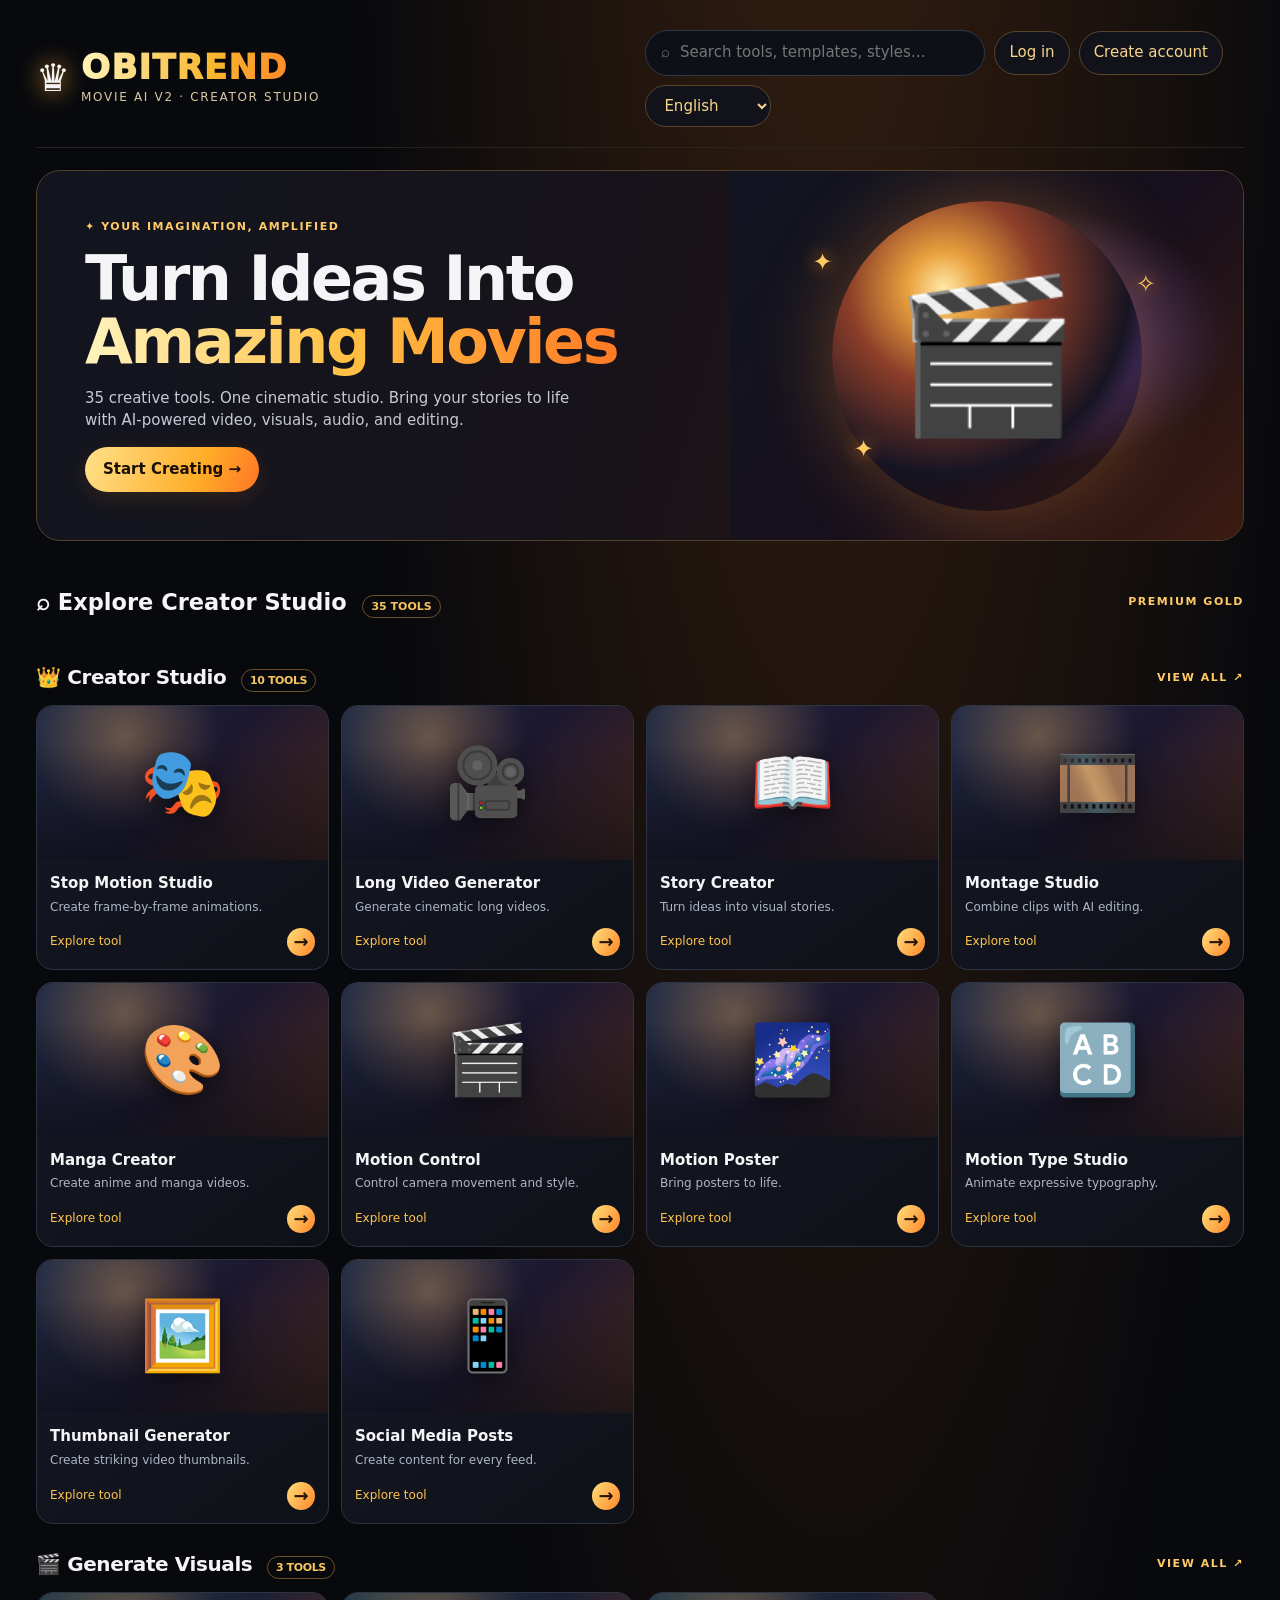
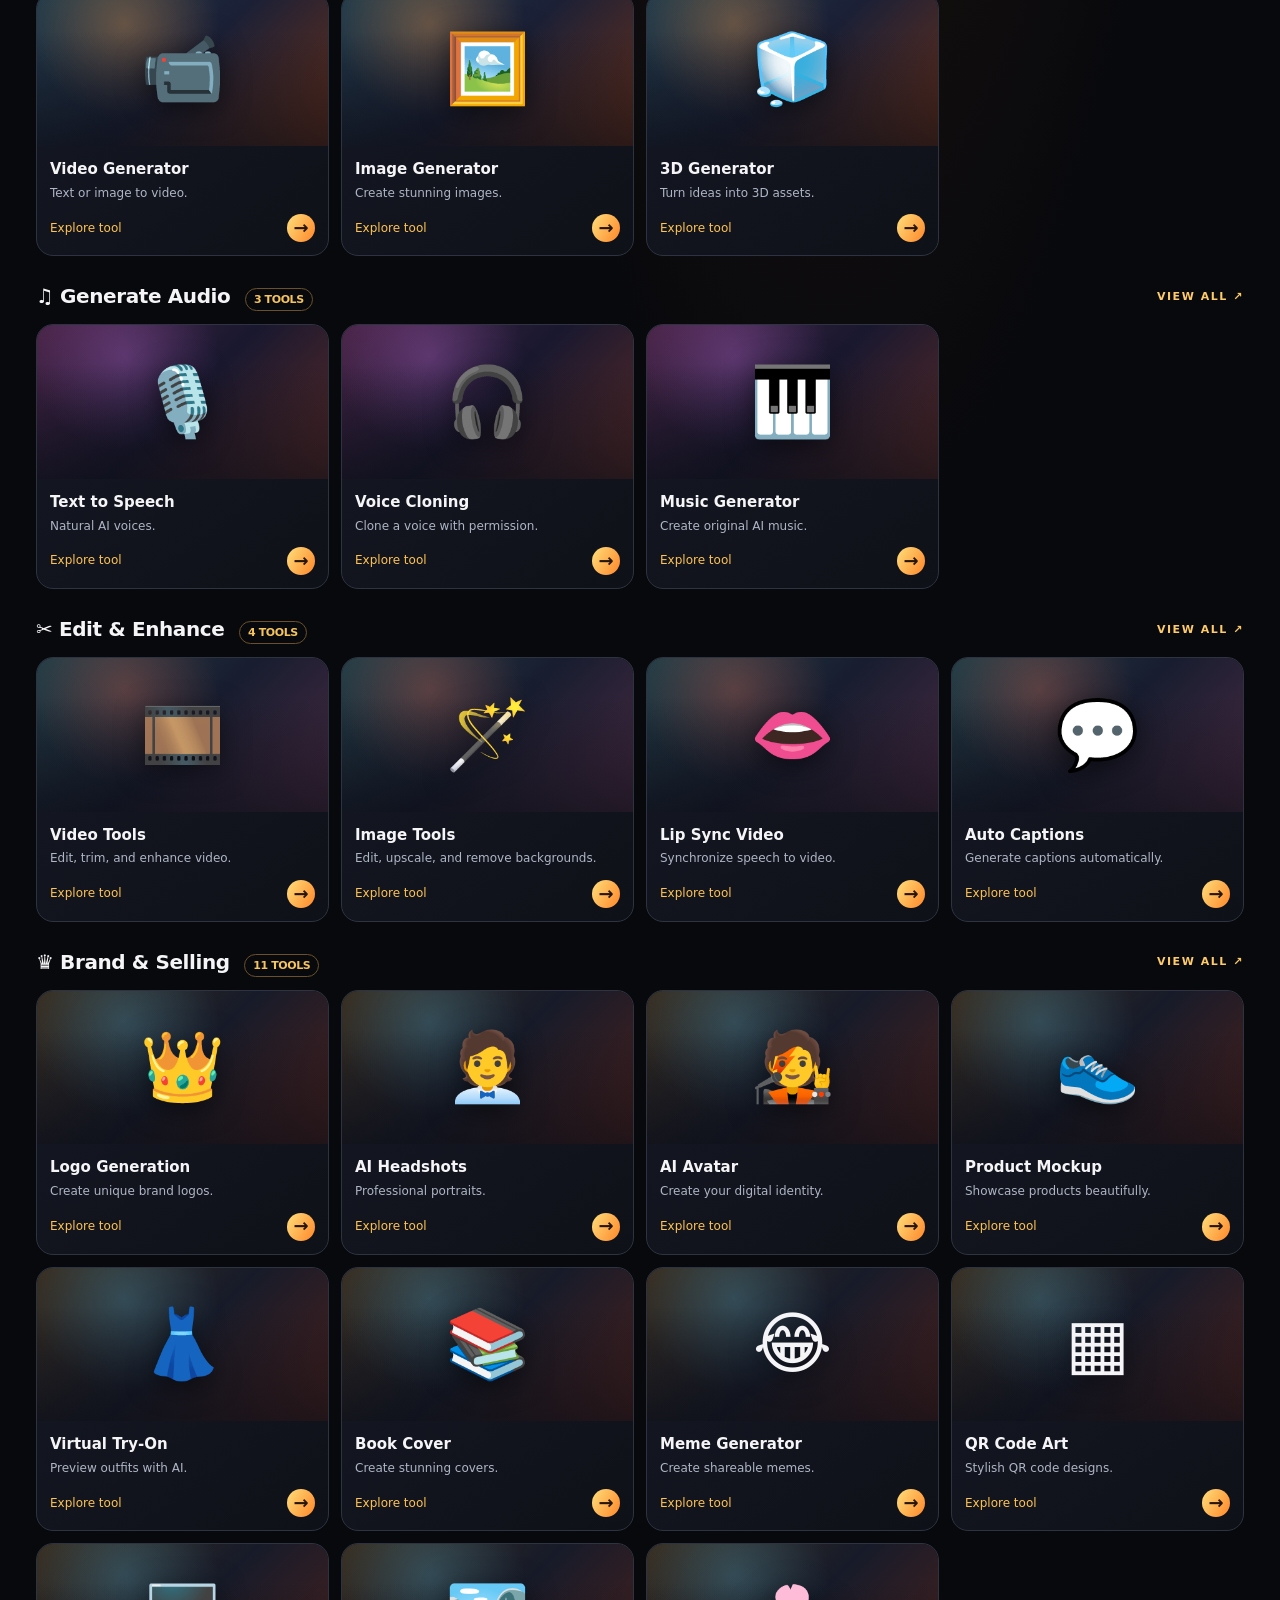
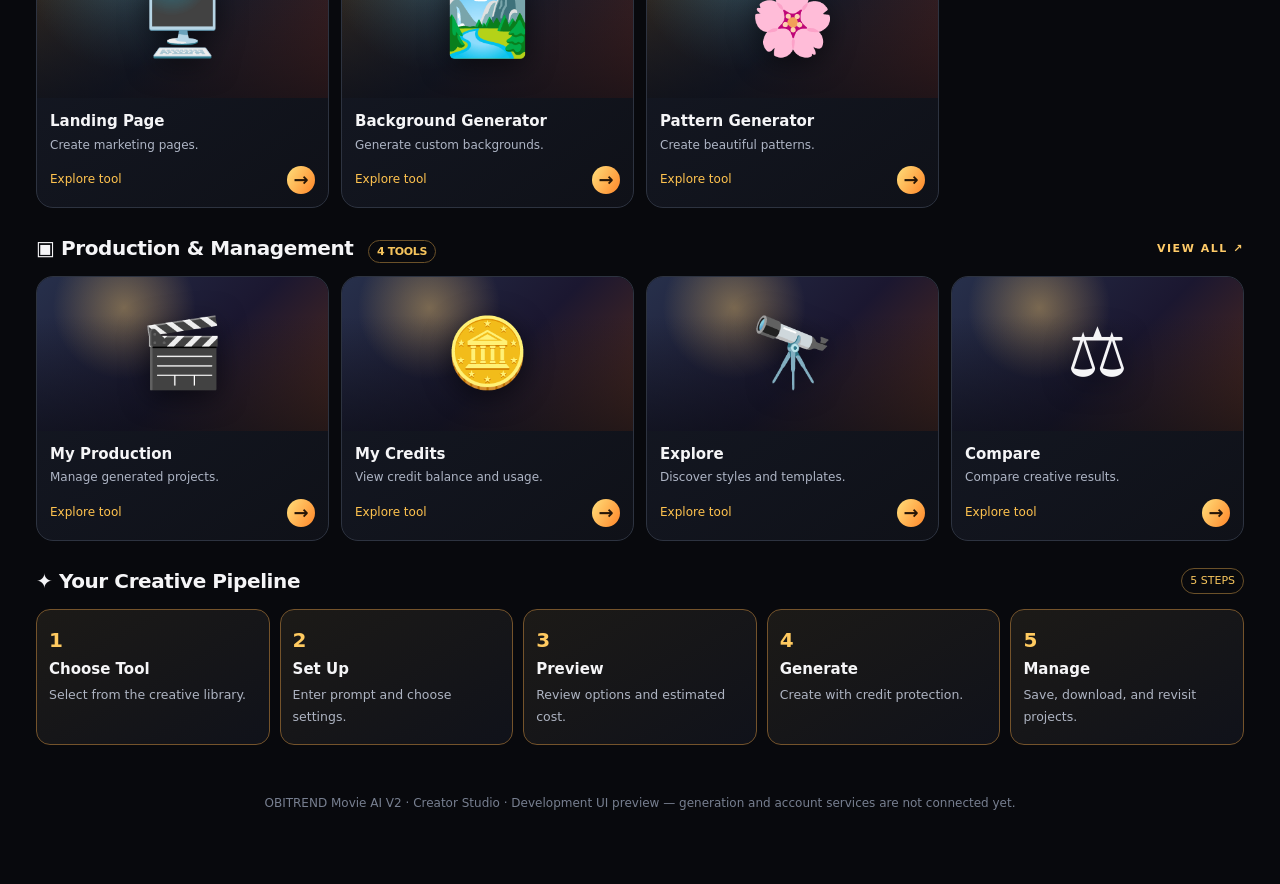
==== commit e9c39b3e: "Preserve cinematic hero styling in translated interface" ====
--- a/studio-v2.html
+++ b/studio-v2.html
@@ -55,7 +55,7 @@
 ha:{search:'Nemo kayan aiki, samfura da salo…',login:'Shiga',signup:'Ƙirƙiri asusu',eyebrow:'✦ Ƙara ƙarfin tunaninka',headline:'Mayar da ra’ayoyi zuwa',movies:'fina-finai masu ban mamaki',hero:'Kayan ƙirƙira 35 a ɗakin fina-finai ɗaya. Yi amfani da AI don bidiyo, hotuna, sauti da gyarawa.',start:'Fara ƙirƙira →',explore:'⌕ Bincika ɗakin ƙirƙira',pipeline:'✦ Tsarin aikinka na ƙirƙira',choose:'Zaɓi kayan aiki',chooseDesc:'Zaɓa daga kundin ƙirƙira.',setup:'Saita',setupDesc:'Shigar da umarni kuma zaɓi saituna.',preview:'Duba samfoti',previewDesc:'Duba zaɓuɓɓuka da kuɗin da aka kiyasta.',generate:'Ƙirƙira',generateDesc:'Kare kuɗin amfani yayin ƙirƙira.',manage:'Sarrafa',manageDesc:'Ajiye, sauke, kuma koma ga ayyukanka.',workspace:'Wurin ƙirƙira',prompt:'Bayyana abin da kake son ƙirƙira',ratio:'Matsayin faɗi da tsawo',quality:'Inganci',duration:'Tsawon bidiyo',authNotice:'Samfurin gwaji: ba a haɗa shiga asusu ko dawo da kalmar sirri ba.'}
 };
 const originalToolTitles=Array.from(document.querySelectorAll('.tooltitle')).map(el=>el.textContent);
-function applyLocale(locale){const d=localeCopy[locale]||localeCopy.en;document.documentElement.lang=localeMap[document.getElementById('language').value]||'en';document.documentElement.dir=locale==='ar'?'rtl':'ltr';const put=(selector,value)=>{const el=document.querySelector(selector);if(el&&value)el.textContent=value};document.getElementById('search').placeholder='⌕  '+d.search;const chips=document.querySelectorAll('.topnav .chip');if(chips[0])chips[0].textContent=d.login;if(chips[1])chips[1].textContent=d.signup;put('.hero .eyebrow',d.eyebrow);put('.hero h1',d.headline+' ');const movie=document.querySelector('.hero h1 .shine');if(movie)movie.textContent=d.movies;put('.hero p',d.hero);const start=document.querySelector('.hero .primary');if(start)start.textContent=d.start;const firstHead=document.querySelector('.shell > .section-head h2');if(firstHead)firstHead.childNodes[0].textContent=d.explore+' ';const pipe=document.querySelectorAll('.section h2')[0];if(pipe){}const sectionHeads=document.querySelectorAll('#catalog .section-head h2');sectionHeads.forEach((el,i)=>{const names=['Creator Studio','Generate Visuals','Generate Audio','Edit & Enhance','Brand & Selling','Production & Management'];const translated={fr:['Studio créatif','Générer des visuels','Générer de l’audio','Modifier et améliorer','Marque et vente','Production et gestion'],es:['Estudio creativo','Generar visuales','Generar audio','Editar y mejorar','Marca y ventas','Producción y gestión'],pt:['Estúdio criativo','Gerar visuais','Gerar áudio','Editar e melhorar','Marca e vendas','Produção e gestão'],ar:['استوديو الإبداع','إنشاء المرئيات','إنشاء الصوت','تحرير وتحسين','العلامة التجارية والبيع','الإنتاج والإدارة']}[locale];if(translated&&translated[i])el.childNodes[0].textContent=translated[i]+' ';});const steps=document.querySelectorAll('.workflow .step');const keys=['choose','setup','preview','generate','manage'];steps.forEach((s,i)=>{const strong=s.querySelector('strong'),small=s.querySelector('small');if(strong)strong.textContent=d[keys[i]];if(small)small.textContent=d[keys[i]+'Desc']});put('#toolScreen .eyebrow',d.workspace);put('label[for="toolPrompt"]',d.prompt);const labels=document.querySelectorAll('#toolScreen .field label span');if(labels[0])labels[0].textContent=d.ratio;if(labels[1])labels[1].textContent=d.quality;put('label[for="toolDuration"]',d.duration);put('#authNotice',d.authNotice);const gen=document.querySelector('#toolScreen .primary');if(gen&&gen.disabled)gen.textContent='✦ '+d.generate+' (backend not connected)';}
+function applyLocale(locale){const d=localeCopy[locale]||localeCopy.en;document.documentElement.lang=localeMap[document.getElementById('language').value]||'en';document.documentElement.dir=locale==='ar'?'rtl':'ltr';const put=(selector,value)=>{const el=document.querySelector(selector);if(el&&value)el.textContent=value};document.getElementById('search').placeholder='⌕  '+d.search;const chips=document.querySelectorAll('.topnav .chip');if(chips[0])chips[0].textContent=d.login;if(chips[1])chips[1].textContent=d.signup;put('.hero .eyebrow',d.eyebrow);const heroTitle=document.querySelector('.hero h1');const movie=heroTitle&&heroTitle.querySelector('.shine');if(heroTitle&&movie){heroTitle.childNodes[0].textContent=d.headline+' ';movie.textContent=d.movies;}put('.hero p',d.hero);const start=document.querySelector('.hero .primary');if(start)start.textContent=d.start;const firstHead=document.querySelector('.shell > .section-head h2');if(firstHead)firstHead.childNodes[0].textContent=d.explore+' ';const pipe=document.querySelectorAll('.section h2')[0];if(pipe){}const sectionHeads=document.querySelectorAll('#catalog .section-head h2');sectionHeads.forEach((el,i)=>{const names=['Creator Studio','Generate Visuals','Generate Audio','Edit & Enhance','Brand & Selling','Production & Management'];const translated={fr:['Studio créatif','Générer des visuels','Générer de l’audio','Modifier et améliorer','Marque et vente','Production et gestion'],es:['Estudio creativo','Generar visuales','Generar audio','Editar y mejorar','Marca y ventas','Producción y gestión'],pt:['Estúdio criativo','Gerar visuais','Gerar áudio','Editar e melhorar','Marca e vendas','Produção e gestão'],ar:['استوديو الإبداع','إنشاء المرئيات','إنشاء الصوت','تحرير وتحسين','العلامة التجارية والبيع','الإنتاج والإدارة']}[locale];if(translated&&translated[i])el.childNodes[0].textContent=translated[i]+' ';});const steps=document.querySelectorAll('.workflow .step');const keys=['choose','setup','preview','generate','manage'];steps.forEach((s,i)=>{const strong=s.querySelector('strong'),small=s.querySelector('small');if(strong)strong.textContent=d[keys[i]];if(small)small.textContent=d[keys[i]+'Desc']});put('#toolScreen .eyebrow',d.workspace);put('label[for="toolPrompt"]',d.prompt);const labels=document.querySelectorAll('#toolScreen .field label span');if(labels[0])labels[0].textContent=d.ratio;if(labels[1])labels[1].textContent=d.quality;put('label[for="toolDuration"]',d.duration);put('#authNotice',d.authNotice);const gen=document.querySelector('#toolScreen .primary');if(gen&&gen.disabled)gen.textContent='✦ '+d.generate+' (backend not connected)';}
 document.getElementById('language').addEventListener('change',e=>{const locale=localeMap[e.target.value]?'': '';const key=Object.keys(localeMap).find(k=>k===e.target.value);applyLocale(key&&localeCopy[localeMap[key]]?localeMap[key]:'en');});
 applyLocale('en');
 
